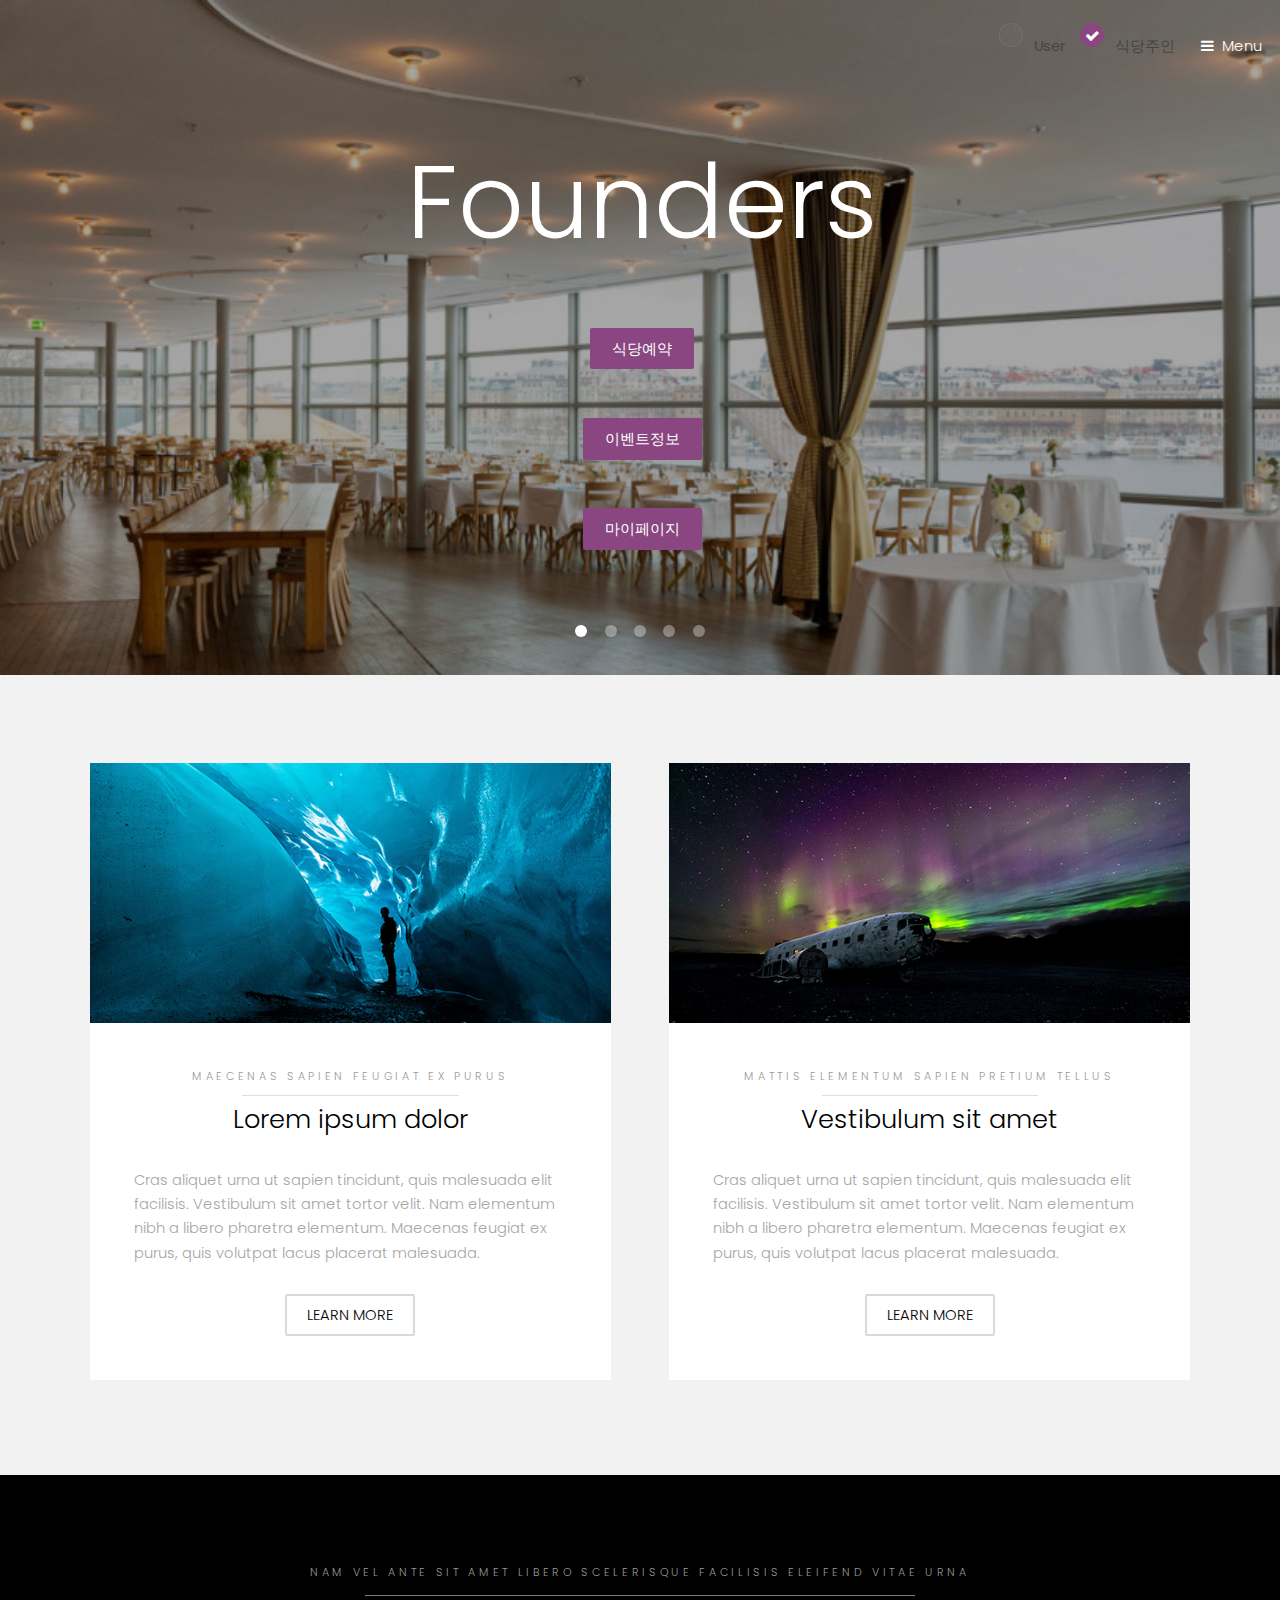
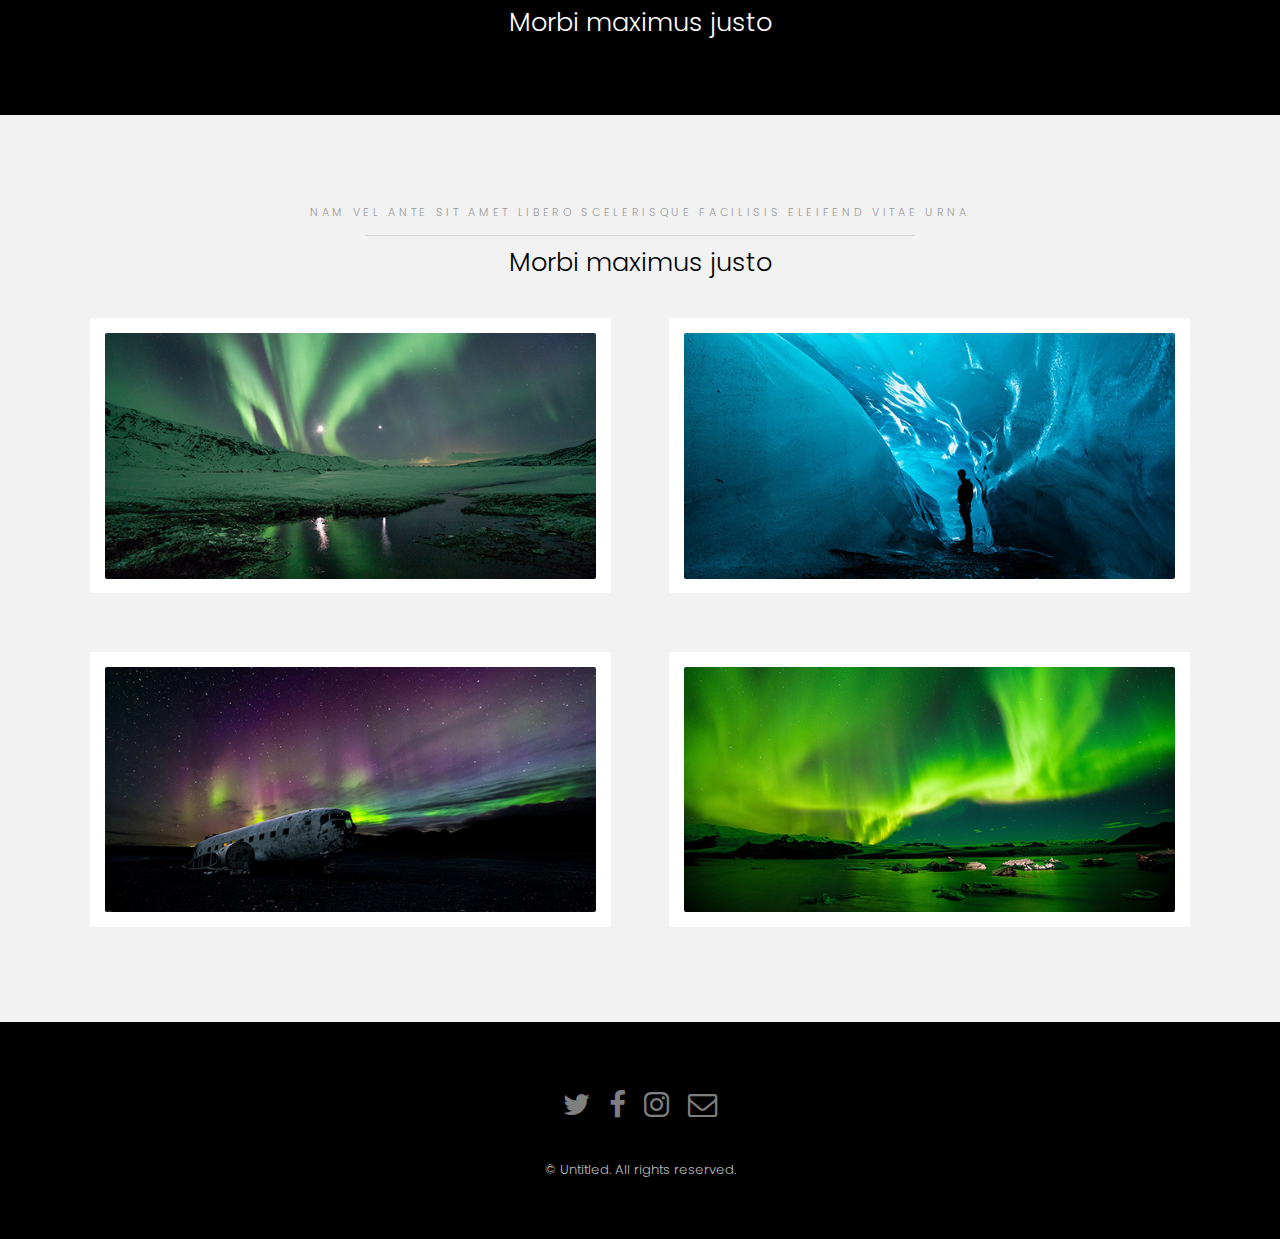
==== index.html @ ab9bf46e "main" ====
<!DOCTYPE HTML>
<!--
	Hielo by TEMPLATED
	templated.co @templatedco
	Released for free under the Creative Commons Attribution 3.0 license (templated.co/license)
-->
<html>
	<head>
		<title>Hielo by TEMPLATED</title>
		<meta charset="utf-8" />
		<meta name="viewport" content="width=device-width, initial-scale=1" />
		<link rel="stylesheet" href="assets/css/main.css" />
	</head>
	<body>

		<!-- Header -->
			<header id="header" class="alt">


					<input type="radio" id="user" name="priority" checked>
					<label for="user">User</label>
					<input type="radio" id="owner" name="priority" checked>
					<label for="owner">식당주인</label>



				<a href="#menu">Menu</a>
			</header>

		<!-- Nav -->
			<nav id="menu">
				<ul class="links">
					<li><a href="index.html">Home</a></li>
					<li><a href="reservation.html">식당예약</a></li>
					<li><a href="elements.html">이벤트정보</a></li>
					<li><a href="elements.html">마이페이지</a></li>
				</ul>
			</nav>

		<!-- Banner -->
			<section class="banner full">
				<article>
					<img src="images/slide01.jpg" alt="" />
					<div class="inner">
						<h2>Founders</h2>
						<br></br>
						<div>
							<a href="http://tutorialzine.com/2016/06/freebie-landing-page-template-with-flexbox/" class="button special"> 식당예약 </a>
						</div>
						<br></br>
						<div>
							<a href="http://tutorialzine.com/2016/06/freebie-landing-page-template-with-flexbox/" class="button special">이벤트정보</a>
						</div>
						<br></br>
						<div>
							<a href="http://tutorialzine.com/2016/06/freebie-landing-page-template-with-flexbox/" class="button special">마이페이지</a>
						</div>
					</div>
				</article>
				<article>
					<img src="images/slide02.jpg" alt="" />
					<div class="inner">
						<h2>Founders</h2>
						<br></br>
						<div>
							<a href="http://tutorialzine.com/2016/06/freebie-landing-page-template-with-flexbox/" class="button special"> 식당예약 </a>
						</div>
						<br></br>
						<div>
							<a href="http://tutorialzine.com/2016/06/freebie-landing-page-template-with-flexbox/" class="button special">이벤트정보</a>
						</div>
						<br></br>
						<div>
							<a href="http://tutorialzine.com/2016/06/freebie-landing-page-template-with-flexbox/" class="button special">마이페이지</a>
						</div>
					</div>
				</article>
				<article>
					<img src="images/slide03.jpg"  alt="" />
					<div class="inner">
						<h2>Founders</h2>
						<br></br>
						<div>
							<a href="http://tutorialzine.com/2016/06/freebie-landing-page-template-with-flexbox/" class="button special"> 식당예약 </a>
						</div>
						<br></br>
						<div>
							<a href="http://tutorialzine.com/2016/06/freebie-landing-page-template-with-flexbox/" class="button special">이벤트정보</a>
						</div>
						<br></br>
						<div>
							<a href="http://tutorialzine.com/2016/06/freebie-landing-page-template-with-flexbox/" class="button special">마이페이지</a>
						</div>
					</div>
				</article>
				<article>
					<img src="images/slide04.jpg"  alt="" />
					<div class="inner">
						<div>
							<a href="http://tutorialzine.com/2016/06/freebie-landing-page-template-with-flexbox/" class="button special"> 식당예약 </a>
						</div>
						<br></br>
						<div>
							<a href="http://tutorialzine.com/2016/06/freebie-landing-page-template-with-flexbox/" class="button special">이벤트정보</a>
						</div>
					</div>
				</article>
				<article>
					<img src="images/slide05.jpg"  alt="" />
					<div class="inner">
						<header>
							<p>Ipsum dolor sed magna veroeros lorem ipsum</p>
							<h2>Lorem adipiscing</h2>
						</header>
					</div>
				</article>
			</section>

		<!-- One -->
			<section id="one" class="wrapper style2">
				<div class="inner">
					<div class="grid-style">

						<div>
							<div class="box">
								<div class="image fit">
									<img src="images/pic02.jpg" alt="" />
								</div>
								<div class="content">
									<header class="align-center">
										<p>maecenas sapien feugiat ex purus</p>
										<h2>Lorem ipsum dolor</h2>
									</header>
									<p> Cras aliquet urna ut sapien tincidunt, quis malesuada elit facilisis. Vestibulum sit amet tortor velit. Nam elementum nibh a libero pharetra elementum. Maecenas feugiat ex purus, quis volutpat lacus placerat malesuada.</p>
									<footer class="align-center">
										<a href="#" class="button alt">Learn More</a>
									</footer>
								</div>
							</div>
						</div>

						<div>
							<div class="box">
								<div class="image fit">
									<img src="images/pic03.jpg" alt="" />
								</div>
								<div class="content">
									<header class="align-center">
										<p>mattis elementum sapien pretium tellus</p>
										<h2>Vestibulum sit amet</h2>
									</header>
									<p> Cras aliquet urna ut sapien tincidunt, quis malesuada elit facilisis. Vestibulum sit amet tortor velit. Nam elementum nibh a libero pharetra elementum. Maecenas feugiat ex purus, quis volutpat lacus placerat malesuada.</p>
									<footer class="align-center">
										<a href="#" class="button alt">Learn More</a>
									</footer>
								</div>
							</div>
						</div>

					</div>
				</div>
			</section>

		<!-- Two -->
			<section id="two" class="wrapper style3">
				<div class="inner">
					<header class="align-center">
						<p>Nam vel ante sit amet libero scelerisque facilisis eleifend vitae urna</p>
						<h2>Morbi maximus justo</h2>
					</header>
				</div>
			</section>

		<!-- Three -->
			<section id="three" class="wrapper style2">
				<div class="inner">
					<header class="align-center">
						<p class="special">Nam vel ante sit amet libero scelerisque facilisis eleifend vitae urna</p>
						<h2>Morbi maximus justo</h2>
					</header>
					<div class="gallery">
						<div>
							<div class="image fit">
								<a href="#"><img src="images/pic01.jpg" alt="" /></a>
							</div>
						</div>
						<div>
							<div class="image fit">
								<a href="#"><img src="images/pic02.jpg" alt="" /></a>
							</div>
						</div>
						<div>
							<div class="image fit">
								<a href="#"><img src="images/pic03.jpg" alt="" /></a>
							</div>
						</div>
						<div>
							<div class="image fit">
								<a href="#"><img src="images/pic04.jpg" alt="" /></a>
							</div>
						</div>
					</div>
				</div>
			</section>


		<!-- Footer -->
			<footer id="footer">
				<div class="container">
					<ul class="icons">
						<li><a href="#" class="icon fa-twitter"><span class="label">Twitter</span></a></li>
						<li><a href="#" class="icon fa-facebook"><span class="label">Facebook</span></a></li>
						<li><a href="#" class="icon fa-instagram"><span class="label">Instagram</span></a></li>
						<li><a href="#" class="icon fa-envelope-o"><span class="label">Email</span></a></li>
					</ul>
				</div>
				<div class="copyright">
					&copy; Untitled. All rights reserved.
				</div>
			</footer>

		<!-- Scripts -->
			<script src="assets/js/jquery.min.js"></script>
			<script src="assets/js/jquery.scrollex.min.js"></script>
			<script src="assets/js/skel.min.js"></script>
			<script src="assets/js/util.js"></script>
			<script src="assets/js/main.js"></script>

	</body>
</html>
---- assets/css/main.css ----
@charset "UTF-8";
@import url(font-awesome.min.css);
@import url("https://fonts.googleapis.com/css?family=Poppins:300,400,500,600,700");

/*
	Hielo by TEMPLATED
	templated.co @templatedco
	Released for free under the Creative Commons Attribution 3.0 license (templated.co/license)
*/

/* Reset */

	html, body, div, span, applet, object, iframe, h1, h2, h3, h4, h5, h6, p, blockquote, pre, a, abbr, acronym, address, big, cite, code, del, dfn, em, img, ins, kbd, q, s, samp, small, strike, strong, sub, sup, tt, var, b, u, i, center, dl, dt, dd, ol, ul, li, fieldset, form, label, legend, table, caption, tbody, tfoot, thead, tr, th, td, article, aside, canvas, details, embed, figure, figcaption, footer, header, hgroup, menu, nav, output, ruby, section, summary, time, mark, audio, video {
		margin: 0;
		padding: 0;
		border: 0;
		font-size: 100%;
		font: inherit;
		vertical-align: baseline;
	}

	article, aside, details, figcaption, figure, footer, header, hgroup, menu, nav, section {
		display: block;
	}

	body {
		line-height: 1;
	}

	ol, ul {
		list-style: none;
	}

	blockquote, q {
		quotes: none;
	}

	blockquote:before, blockquote:after, q:before, q:after {
		content: '';
		content: none;
	}

	table {
		border-collapse: collapse;
		border-spacing: 0;
	}

	body {
		-webkit-text-size-adjust: none;
	}

/* Box Model */

	*, *:before, *:after {
		-moz-box-sizing: border-box;
		-webkit-box-sizing: border-box;
		box-sizing: border-box;
	}

/* Containers */

	.container {
		margin-left: auto;
		margin-right: auto;
	}

	.container.\31 25\25 {
		width: 100%;
		max-width: 100rem;
		min-width: 80rem;
	}

	.container.\37 5\25 {
		width: 60rem;
	}

	.container.\35 0\25 {
		width: 40rem;
	}

	.container.\32 5\25 {
		width: 20rem;
	}

	.container {
		width: 80rem;
	}

	@media screen and (max-width: 1680px) {

		.container.\31 25\25 {
			width: 100%;
			max-width: 100rem;
			min-width: 80rem;
		}

		.container.\37 5\25 {
			width: 60rem;
		}

		.container.\35 0\25 {
			width: 40rem;
		}

		.container.\32 5\25 {
			width: 20rem;
		}

		.container {
			width: 80rem;
		}

	}

	@media screen and (max-width: 1280px) {

		.container.\31 25\25 {
			width: 100%;
			max-width: 81.25rem;
			min-width: 65rem;
		}

		.container.\37 5\25 {
			width: 48.75rem;
		}

		.container.\35 0\25 {
			width: 32.5rem;
		}

		.container.\32 5\25 {
			width: 16.25rem;
		}

		.container {
			width: 65rem;
		}

	}

	@media screen and (max-width: 980px) {

		.container.\31 25\25 {
			width: 100%;
			max-width: 112.5%;
			min-width: 90%;
		}

		.container.\37 5\25 {
			width: 67.5%;
		}

		.container.\35 0\25 {
			width: 45%;
		}

		.container.\32 5\25 {
			width: 22.5%;
		}

		.container {
			width: 90%;
		}

	}

	@media screen and (max-width: 736px) {

		.container.\31 25\25 {
			width: 100%;
			max-width: 112.5%;
			min-width: 90%;
		}

		.container.\37 5\25 {
			width: 67.5%;
		}

		.container.\35 0\25 {
			width: 45%;
		}

		.container.\32 5\25 {
			width: 22.5%;
		}

		.container {
			width: 90% !important;
		}

	}

	@media screen and (max-width: 480px) {

		.container.\31 25\25 {
			width: 100%;
			max-width: 112.5%;
			min-width: 90%;
		}

		.container.\37 5\25 {
			width: 67.5%;
		}

		.container.\35 0\25 {
			width: 45%;
		}

		.container.\32 5\25 {
			width: 22.5%;
		}

		.container {
			width: 90% !important;
		}

	}

/* Grid */

	.row {
		border-bottom: solid 1px transparent;
		-moz-box-sizing: border-box;
		-webkit-box-sizing: border-box;
		box-sizing: border-box;
	}

	.row > * {
		float: left;
		-moz-box-sizing: border-box;
		-webkit-box-sizing: border-box;
		box-sizing: border-box;
	}

	.row:after, .row:before {
		content: '';
		display: block;
		clear: both;
		height: 0;
	}

	.row.uniform > * > :first-child {
		margin-top: 0;
	}

	.row.uniform > * > :last-child {
		margin-bottom: 0;
	}

	.row.\30 \25 > * {
		padding: 0 0 0 0rem;
	}

	.row.\30 \25 {
		margin: 0 0 -1px 0rem;
	}

	.row.uniform.\30 \25 > * {
		padding: 0rem 0 0 0rem;
	}

	.row.uniform.\30 \25 {
		margin: 0rem 0 -1px 0rem;
	}

	.row > * {
		padding: 0 0 0 2rem;
	}

	.row {
		margin: 0 0 -1px -2rem;
	}

	.row.uniform > * {
		padding: 2rem 0 0 2rem;
	}

	.row.uniform {
		margin: -2rem 0 -1px -2rem;
	}

	.row.\32 00\25 > * {
		padding: 0 0 0 4rem;
	}

	.row.\32 00\25 {
		margin: 0 0 -1px -4rem;
	}

	.row.uniform.\32 00\25 > * {
		padding: 4rem 0 0 4rem;
	}

	.row.uniform.\32 00\25 {
		margin: -4rem 0 -1px -4rem;
	}

	.row.\31 50\25 > * {
		padding: 0 0 0 3rem;
	}

	.row.\31 50\25 {
		margin: 0 0 -1px -3rem;
	}

	.row.uniform.\31 50\25 > * {
		padding: 3rem 0 0 3rem;
	}

	.row.uniform.\31 50\25 {
		margin: -3rem 0 -1px -3rem;
	}

	.row.\35 0\25 > * {
		padding: 0 0 0 1rem;
	}

	.row.\35 0\25 {
		margin: 0 0 -1px -1rem;
	}

	.row.uniform.\35 0\25 > * {
		padding: 1rem 0 0 1rem;
	}

	.row.uniform.\35 0\25 {
		margin: -1rem 0 -1px -1rem;
	}

	.row.\32 5\25 > * {
		padding: 0 0 0 0.5rem;
	}

	.row.\32 5\25 {
		margin: 0 0 -1px -0.5rem;
	}

	.row.uniform.\32 5\25 > * {
		padding: 0.5rem 0 0 0.5rem;
	}

	.row.uniform.\32 5\25 {
		margin: -0.5rem 0 -1px -0.5rem;
	}

	.\31 2u, .\31 2u\24 {
		width: 100%;
		clear: none;
		margin-left: 0;
	}

	.\31 1u, .\31 1u\24 {
		width: 91.6666666667%;
		clear: none;
		margin-left: 0;
	}

	.\31 0u, .\31 0u\24 {
		width: 83.3333333333%;
		clear: none;
		margin-left: 0;
	}

	.\39 u, .\39 u\24 {
		width: 75%;
		clear: none;
		margin-left: 0;
	}

	.\38 u, .\38 u\24 {
		width: 66.6666666667%;
		clear: none;
		margin-left: 0;
	}

	.\37 u, .\37 u\24 {
		width: 58.3333333333%;
		clear: none;
		margin-left: 0;
	}

	.\36 u, .\36 u\24 {
		width: 50%;
		clear: none;
		margin-left: 0;
	}

	.\35 u, .\35 u\24 {
		width: 41.6666666667%;
		clear: none;
		margin-left: 0;
	}

	.\34 u, .\34 u\24 {
		width: 33.3333333333%;
		clear: none;
		margin-left: 0;
	}

	.\33 u, .\33 u\24 {
		width: 25%;
		clear: none;
		margin-left: 0;
	}

	.\32 u, .\32 u\24 {
		width: 16.6666666667%;
		clear: none;
		margin-left: 0;
	}

	.\31 u, .\31 u\24 {
		width: 8.3333333333%;
		clear: none;
		margin-left: 0;
	}

	.\31 2u\24 + *,
	.\31 1u\24 + *,
	.\31 0u\24 + *,
	.\39 u\24 + *,
	.\38 u\24 + *,
	.\37 u\24 + *,
	.\36 u\24 + *,
	.\35 u\24 + *,
	.\34 u\24 + *,
	.\33 u\24 + *,
	.\32 u\24 + *,
	.\31 u\24 + * {
		clear: left;
	}

	.\-11u {
		margin-left: 91.66667%;
	}

	.\-10u {
		margin-left: 83.33333%;
	}

	.\-9u {
		margin-left: 75%;
	}

	.\-8u {
		margin-left: 66.66667%;
	}

	.\-7u {
		margin-left: 58.33333%;
	}

	.\-6u {
		margin-left: 50%;
	}

	.\-5u {
		margin-left: 41.66667%;
	}

	.\-4u {
		margin-left: 33.33333%;
	}

	.\-3u {
		margin-left: 25%;
	}

	.\-2u {
		margin-left: 16.66667%;
	}

	.\-1u {
		margin-left: 8.33333%;
	}

	@media screen and (max-width: 1680px) {

		.row > * {
			padding: 0 0 0 2rem;
		}

		.row {
			margin: 0 0 -1px -2rem;
		}

		.row.uniform > * {
			padding: 2rem 0 0 2rem;
		}

		.row.uniform {
			margin: -2rem 0 -1px -2rem;
		}

		.row.\32 00\25 > * {
			padding: 0 0 0 4rem;
		}

		.row.\32 00\25 {
			margin: 0 0 -1px -4rem;
		}

		.row.uniform.\32 00\25 > * {
			padding: 4rem 0 0 4rem;
		}

		.row.uniform.\32 00\25 {
			margin: -4rem 0 -1px -4rem;
		}

		.row.\31 50\25 > * {
			padding: 0 0 0 3rem;
		}

		.row.\31 50\25 {
			margin: 0 0 -1px -3rem;
		}

		.row.uniform.\31 50\25 > * {
			padding: 3rem 0 0 3rem;
		}

		.row.uniform.\31 50\25 {
			margin: -3rem 0 -1px -3rem;
		}

		.row.\35 0\25 > * {
			padding: 0 0 0 1rem;
		}

		.row.\35 0\25 {
			margin: 0 0 -1px -1rem;
		}

		.row.uniform.\35 0\25 > * {
			padding: 1rem 0 0 1rem;
		}

		.row.uniform.\35 0\25 {
			margin: -1rem 0 -1px -1rem;
		}

		.row.\32 5\25 > * {
			padding: 0 0 0 0.5rem;
		}

		.row.\32 5\25 {
			margin: 0 0 -1px -0.5rem;
		}

		.row.uniform.\32 5\25 > * {
			padding: 0.5rem 0 0 0.5rem;
		}

		.row.uniform.\32 5\25 {
			margin: -0.5rem 0 -1px -0.5rem;
		}

		.\31 2u\28xlarge\29, .\31 2u\24\28xlarge\29 {
			width: 100%;
			clear: none;
			margin-left: 0;
		}

		.\31 1u\28xlarge\29, .\31 1u\24\28xlarge\29 {
			width: 91.6666666667%;
			clear: none;
			margin-left: 0;
		}

		.\31 0u\28xlarge\29, .\31 0u\24\28xlarge\29 {
			width: 83.3333333333%;
			clear: none;
			margin-left: 0;
		}

		.\39 u\28xlarge\29, .\39 u\24\28xlarge\29 {
			width: 75%;
			clear: none;
			margin-left: 0;
		}

		.\38 u\28xlarge\29, .\38 u\24\28xlarge\29 {
			width: 66.6666666667%;
			clear: none;
			margin-left: 0;
		}

		.\37 u\28xlarge\29, .\37 u\24\28xlarge\29 {
			width: 58.3333333333%;
			clear: none;
			margin-left: 0;
		}

		.\36 u\28xlarge\29, .\36 u\24\28xlarge\29 {
			width: 50%;
			clear: none;
			margin-left: 0;
		}

		.\35 u\28xlarge\29, .\35 u\24\28xlarge\29 {
			width: 41.6666666667%;
			clear: none;
			margin-left: 0;
		}

		.\34 u\28xlarge\29, .\34 u\24\28xlarge\29 {
			width: 33.3333333333%;
			clear: none;
			margin-left: 0;
		}

		.\33 u\28xlarge\29, .\33 u\24\28xlarge\29 {
			width: 25%;
			clear: none;
			margin-left: 0;
		}

		.\32 u\28xlarge\29, .\32 u\24\28xlarge\29 {
			width: 16.6666666667%;
			clear: none;
			margin-left: 0;
		}

		.\31 u\28xlarge\29, .\31 u\24\28xlarge\29 {
			width: 8.3333333333%;
			clear: none;
			margin-left: 0;
		}

		.\31 2u\24\28xlarge\29 + *,
		.\31 1u\24\28xlarge\29 + *,
		.\31 0u\24\28xlarge\29 + *,
		.\39 u\24\28xlarge\29 + *,
		.\38 u\24\28xlarge\29 + *,
		.\37 u\24\28xlarge\29 + *,
		.\36 u\24\28xlarge\29 + *,
		.\35 u\24\28xlarge\29 + *,
		.\34 u\24\28xlarge\29 + *,
		.\33 u\24\28xlarge\29 + *,
		.\32 u\24\28xlarge\29 + *,
		.\31 u\24\28xlarge\29 + * {
			clear: left;
		}

		.\-11u\28xlarge\29 {
			margin-left: 91.66667%;
		}

		.\-10u\28xlarge\29 {
			margin-left: 83.33333%;
		}

		.\-9u\28xlarge\29 {
			margin-left: 75%;
		}

		.\-8u\28xlarge\29 {
			margin-left: 66.66667%;
		}

		.\-7u\28xlarge\29 {
			margin-left: 58.33333%;
		}

		.\-6u\28xlarge\29 {
			margin-left: 50%;
		}

		.\-5u\28xlarge\29 {
			margin-left: 41.66667%;
		}

		.\-4u\28xlarge\29 {
			margin-left: 33.33333%;
		}

		.\-3u\28xlarge\29 {
			margin-left: 25%;
		}

		.\-2u\28xlarge\29 {
			margin-left: 16.66667%;
		}

		.\-1u\28xlarge\29 {
			margin-left: 8.33333%;
		}

	}

	@media screen and (max-width: 1280px) {

		.row > * {
			padding: 0 0 0 1.5rem;
		}

		.row {
			margin: 0 0 -1px -1.5rem;
		}

		.row.uniform > * {
			padding: 1.5rem 0 0 1.5rem;
		}

		.row.uniform {
			margin: -1.5rem 0 -1px -1.5rem;
		}

		.row.\32 00\25 > * {
			padding: 0 0 0 3rem;
		}

		.row.\32 00\25 {
			margin: 0 0 -1px -3rem;
		}

		.row.uniform.\32 00\25 > * {
			padding: 3rem 0 0 3rem;
		}

		.row.uniform.\32 00\25 {
			margin: -3rem 0 -1px -3rem;
		}

		.row.\31 50\25 > * {
			padding: 0 0 0 2.25rem;
		}

		.row.\31 50\25 {
			margin: 0 0 -1px -2.25rem;
		}

		.row.uniform.\31 50\25 > * {
			padding: 2.25rem 0 0 2.25rem;
		}

		.row.uniform.\31 50\25 {
			margin: -2.25rem 0 -1px -2.25rem;
		}

		.row.\35 0\25 > * {
			padding: 0 0 0 0.75rem;
		}

		.row.\35 0\25 {
			margin: 0 0 -1px -0.75rem;
		}

		.row.uniform.\35 0\25 > * {
			padding: 0.75rem 0 0 0.75rem;
		}

		.row.uniform.\35 0\25 {
			margin: -0.75rem 0 -1px -0.75rem;
		}

		.row.\32 5\25 > * {
			padding: 0 0 0 0.375rem;
		}

		.row.\32 5\25 {
			margin: 0 0 -1px -0.375rem;
		}

		.row.uniform.\32 5\25 > * {
			padding: 0.375rem 0 0 0.375rem;
		}

		.row.uniform.\32 5\25 {
			margin: -0.375rem 0 -1px -0.375rem;
		}

		.\31 2u\28large\29, .\31 2u\24\28large\29 {
			width: 100%;
			clear: none;
			margin-left: 0;
		}

		.\31 1u\28large\29, .\31 1u\24\28large\29 {
			width: 91.6666666667%;
			clear: none;
			margin-left: 0;
		}

		.\31 0u\28large\29, .\31 0u\24\28large\29 {
			width: 83.3333333333%;
			clear: none;
			margin-left: 0;
		}

		.\39 u\28large\29, .\39 u\24\28large\29 {
			width: 75%;
			clear: none;
			margin-left: 0;
		}

		.\38 u\28large\29, .\38 u\24\28large\29 {
			width: 66.6666666667%;
			clear: none;
			margin-left: 0;
		}

		.\37 u\28large\29, .\37 u\24\28large\29 {
			width: 58.3333333333%;
			clear: none;
			margin-left: 0;
		}

		.\36 u\28large\29, .\36 u\24\28large\29 {
			width: 50%;
			clear: none;
			margin-left: 0;
		}

		.\35 u\28large\29, .\35 u\24\28large\29 {
			width: 41.6666666667%;
			clear: none;
			margin-left: 0;
		}

		.\34 u\28large\29, .\34 u\24\28large\29 {
			width: 33.3333333333%;
			clear: none;
			margin-left: 0;
		}

		.\33 u\28large\29, .\33 u\24\28large\29 {
			width: 25%;
			clear: none;
			margin-left: 0;
		}

		.\32 u\28large\29, .\32 u\24\28large\29 {
			width: 16.6666666667%;
			clear: none;
			margin-left: 0;
		}

		.\31 u\28large\29, .\31 u\24\28large\29 {
			width: 8.3333333333%;
			clear: none;
			margin-left: 0;
		}

		.\31 2u\24\28large\29 + *,
		.\31 1u\24\28large\29 + *,
		.\31 0u\24\28large\29 + *,
		.\39 u\24\28large\29 + *,
		.\38 u\24\28large\29 + *,
		.\37 u\24\28large\29 + *,
		.\36 u\24\28large\29 + *,
		.\35 u\24\28large\29 + *,
		.\34 u\24\28large\29 + *,
		.\33 u\24\28large\29 + *,
		.\32 u\24\28large\29 + *,
		.\31 u\24\28large\29 + * {
			clear: left;
		}

		.\-11u\28large\29 {
			margin-left: 91.66667%;
		}

		.\-10u\28large\29 {
			margin-left: 83.33333%;
		}

		.\-9u\28large\29 {
			margin-left: 75%;
		}

		.\-8u\28large\29 {
			margin-left: 66.66667%;
		}

		.\-7u\28large\29 {
			margin-left: 58.33333%;
		}

		.\-6u\28large\29 {
			margin-left: 50%;
		}

		.\-5u\28large\29 {
			margin-left: 41.66667%;
		}

		.\-4u\28large\29 {
			margin-left: 33.33333%;
		}

		.\-3u\28large\29 {
			margin-left: 25%;
		}

		.\-2u\28large\29 {
			margin-left: 16.66667%;
		}

		.\-1u\28large\29 {
			margin-left: 8.33333%;
		}

	}

	@media screen and (max-width: 980px) {

		.row > * {
			padding: 0 0 0 1.5rem;
		}

		.row {
			margin: 0 0 -1px -1.5rem;
		}

		.row.uniform > * {
			padding: 1.5rem 0 0 1.5rem;
		}

		.row.uniform {
			margin: -1.5rem 0 -1px -1.5rem;
		}

		.row.\32 00\25 > * {
			padding: 0 0 0 3rem;
		}

		.row.\32 00\25 {
			margin: 0 0 -1px -3rem;
		}

		.row.uniform.\32 00\25 > * {
			padding: 3rem 0 0 3rem;
		}

		.row.uniform.\32 00\25 {
			margin: -3rem 0 -1px -3rem;
		}

		.row.\31 50\25 > * {
			padding: 0 0 0 2.25rem;
		}

		.row.\31 50\25 {
			margin: 0 0 -1px -2.25rem;
		}

		.row.uniform.\31 50\25 > * {
			padding: 2.25rem 0 0 2.25rem;
		}

		.row.uniform.\31 50\25 {
			margin: -2.25rem 0 -1px -2.25rem;
		}

		.row.\35 0\25 > * {
			padding: 0 0 0 0.75rem;
		}

		.row.\35 0\25 {
			margin: 0 0 -1px -0.75rem;
		}

		.row.uniform.\35 0\25 > * {
			padding: 0.75rem 0 0 0.75rem;
		}

		.row.uniform.\35 0\25 {
			margin: -0.75rem 0 -1px -0.75rem;
		}

		.row.\32 5\25 > * {
			padding: 0 0 0 0.375rem;
		}

		.row.\32 5\25 {
			margin: 0 0 -1px -0.375rem;
		}

		.row.uniform.\32 5\25 > * {
			padding: 0.375rem 0 0 0.375rem;
		}

		.row.uniform.\32 5\25 {
			margin: -0.375rem 0 -1px -0.375rem;
		}

		.\31 2u\28medium\29, .\31 2u\24\28medium\29 {
			width: 100%;
			clear: none;
			margin-left: 0;
		}

		.\31 1u\28medium\29, .\31 1u\24\28medium\29 {
			width: 91.6666666667%;
			clear: none;
			margin-left: 0;
		}

		.\31 0u\28medium\29, .\31 0u\24\28medium\29 {
			width: 83.3333333333%;
			clear: none;
			margin-left: 0;
		}

		.\39 u\28medium\29, .\39 u\24\28medium\29 {
			width: 75%;
			clear: none;
			margin-left: 0;
		}

		.\38 u\28medium\29, .\38 u\24\28medium\29 {
			width: 66.6666666667%;
			clear: none;
			margin-left: 0;
		}

		.\37 u\28medium\29, .\37 u\24\28medium\29 {
			width: 58.3333333333%;
			clear: none;
			margin-left: 0;
		}

		.\36 u\28medium\29, .\36 u\24\28medium\29 {
			width: 50%;
			clear: none;
			margin-left: 0;
		}

		.\35 u\28medium\29, .\35 u\24\28medium\29 {
			width: 41.6666666667%;
			clear: none;
			margin-left: 0;
		}

		.\34 u\28medium\29, .\34 u\24\28medium\29 {
			width: 33.3333333333%;
			clear: none;
			margin-left: 0;
		}

		.\33 u\28medium\29, .\33 u\24\28medium\29 {
			width: 25%;
			clear: none;
			margin-left: 0;
		}

		.\32 u\28medium\29, .\32 u\24\28medium\29 {
			width: 16.6666666667%;
			clear: none;
			margin-left: 0;
		}

		.\31 u\28medium\29, .\31 u\24\28medium\29 {
			width: 8.3333333333%;
			clear: none;
			margin-left: 0;
		}

		.\31 2u\24\28medium\29 + *,
		.\31 1u\24\28medium\29 + *,
		.\31 0u\24\28medium\29 + *,
		.\39 u\24\28medium\29 + *,
		.\38 u\24\28medium\29 + *,
		.\37 u\24\28medium\29 + *,
		.\36 u\24\28medium\29 + *,
		.\35 u\24\28medium\29 + *,
		.\34 u\24\28medium\29 + *,
		.\33 u\24\28medium\29 + *,
		.\32 u\24\28medium\29 + *,
		.\31 u\24\28medium\29 + * {
			clear: left;
		}

		.\-11u\28medium\29 {
			margin-left: 91.66667%;
		}

		.\-10u\28medium\29 {
			margin-left: 83.33333%;
		}

		.\-9u\28medium\29 {
			margin-left: 75%;
		}

		.\-8u\28medium\29 {
			margin-left: 66.66667%;
		}

		.\-7u\28medium\29 {
			margin-left: 58.33333%;
		}

		.\-6u\28medium\29 {
			margin-left: 50%;
		}

		.\-5u\28medium\29 {
			margin-left: 41.66667%;
		}

		.\-4u\28medium\29 {
			margin-left: 33.33333%;
		}

		.\-3u\28medium\29 {
			margin-left: 25%;
		}

		.\-2u\28medium\29 {
			margin-left: 16.66667%;
		}

		.\-1u\28medium\29 {
			margin-left: 8.33333%;
		}

	}

	@media screen and (max-width: 736px) {

		.row > * {
			padding: 0 0 0 1.25rem;
		}

		.row {
			margin: 0 0 -1px -1.25rem;
		}

		.row.uniform > * {
			padding: 1.25rem 0 0 1.25rem;
		}

		.row.uniform {
			margin: -1.25rem 0 -1px -1.25rem;
		}

		.row.\32 00\25 > * {
			padding: 0 0 0 2.5rem;
		}

		.row.\32 00\25 {
			margin: 0 0 -1px -2.5rem;
		}

		.row.uniform.\32 00\25 > * {
			padding: 2.5rem 0 0 2.5rem;
		}

		.row.uniform.\32 00\25 {
			margin: -2.5rem 0 -1px -2.5rem;
		}

		.row.\31 50\25 > * {
			padding: 0 0 0 1.875rem;
		}

		.row.\31 50\25 {
			margin: 0 0 -1px -1.875rem;
		}

		.row.uniform.\31 50\25 > * {
			padding: 1.875rem 0 0 1.875rem;
		}

		.row.uniform.\31 50\25 {
			margin: -1.875rem 0 -1px -1.875rem;
		}

		.row.\35 0\25 > * {
			padding: 0 0 0 0.625rem;
		}

		.row.\35 0\25 {
			margin: 0 0 -1px -0.625rem;
		}

		.row.uniform.\35 0\25 > * {
			padding: 0.625rem 0 0 0.625rem;
		}

		.row.uniform.\35 0\25 {
			margin: -0.625rem 0 -1px -0.625rem;
		}

		.row.\32 5\25 > * {
			padding: 0 0 0 0.3125rem;
		}

		.row.\32 5\25 {
			margin: 0 0 -1px -0.3125rem;
		}

		.row.uniform.\32 5\25 > * {
			padding: 0.3125rem 0 0 0.3125rem;
		}

		.row.uniform.\32 5\25 {
			margin: -0.3125rem 0 -1px -0.3125rem;
		}

		.\31 2u\28small\29, .\31 2u\24\28small\29 {
			width: 100%;
			clear: none;
			margin-left: 0;
		}

		.\31 1u\28small\29, .\31 1u\24\28small\29 {
			width: 91.6666666667%;
			clear: none;
			margin-left: 0;
		}

		.\31 0u\28small\29, .\31 0u\24\28small\29 {
			width: 83.3333333333%;
			clear: none;
			margin-left: 0;
		}

		.\39 u\28small\29, .\39 u\24\28small\29 {
			width: 75%;
			clear: none;
			margin-left: 0;
		}

		.\38 u\28small\29, .\38 u\24\28small\29 {
			width: 66.6666666667%;
			clear: none;
			margin-left: 0;
		}

		.\37 u\28small\29, .\37 u\24\28small\29 {
			width: 58.3333333333%;
			clear: none;
			margin-left: 0;
		}

		.\36 u\28small\29, .\36 u\24\28small\29 {
			width: 50%;
			clear: none;
			margin-left: 0;
		}

		.\35 u\28small\29, .\35 u\24\28small\29 {
			width: 41.6666666667%;
			clear: none;
			margin-left: 0;
		}

		.\34 u\28small\29, .\34 u\24\28small\29 {
			width: 33.3333333333%;
			clear: none;
			margin-left: 0;
		}

		.\33 u\28small\29, .\33 u\24\28small\29 {
			width: 25%;
			clear: none;
			margin-left: 0;
		}

		.\32 u\28small\29, .\32 u\24\28small\29 {
			width: 16.6666666667%;
			clear: none;
			margin-left: 0;
		}

		.\31 u\28small\29, .\31 u\24\28small\29 {
			width: 8.3333333333%;
			clear: none;
			margin-left: 0;
		}

		.\31 2u\24\28small\29 + *,
		.\31 1u\24\28small\29 + *,
		.\31 0u\24\28small\29 + *,
		.\39 u\24\28small\29 + *,
		.\38 u\24\28small\29 + *,
		.\37 u\24\28small\29 + *,
		.\36 u\24\28small\29 + *,
		.\35 u\24\28small\29 + *,
		.\34 u\24\28small\29 + *,
		.\33 u\24\28small\29 + *,
		.\32 u\24\28small\29 + *,
		.\31 u\24\28small\29 + * {
			clear: left;
		}

		.\-11u\28small\29 {
			margin-left: 91.66667%;
		}

		.\-10u\28small\29 {
			margin-left: 83.33333%;
		}

		.\-9u\28small\29 {
			margin-left: 75%;
		}

		.\-8u\28small\29 {
			margin-left: 66.66667%;
		}

		.\-7u\28small\29 {
			margin-left: 58.33333%;
		}

		.\-6u\28small\29 {
			margin-left: 50%;
		}

		.\-5u\28small\29 {
			margin-left: 41.66667%;
		}

		.\-4u\28small\29 {
			margin-left: 33.33333%;
		}

		.\-3u\28small\29 {
			margin-left: 25%;
		}

		.\-2u\28small\29 {
			margin-left: 16.66667%;
		}

		.\-1u\28small\29 {
			margin-left: 8.33333%;
		}

	}

	@media screen and (max-width: 480px) {

		.row > * {
			padding: 0 0 0 1.25rem;
		}

		.row {
			margin: 0 0 -1px -1.25rem;
		}

		.row.uniform > * {
			padding: 1.25rem 0 0 1.25rem;
		}

		.row.uniform {
			margin: -1.25rem 0 -1px -1.25rem;
		}

		.row.\32 00\25 > * {
			padding: 0 0 0 2.5rem;
		}

		.row.\32 00\25 {
			margin: 0 0 -1px -2.5rem;
		}

		.row.uniform.\32 00\25 > * {
			padding: 2.5rem 0 0 2.5rem;
		}

		.row.uniform.\32 00\25 {
			margin: -2.5rem 0 -1px -2.5rem;
		}

		.row.\31 50\25 > * {
			padding: 0 0 0 1.875rem;
		}

		.row.\31 50\25 {
			margin: 0 0 -1px -1.875rem;
		}

		.row.uniform.\31 50\25 > * {
			padding: 1.875rem 0 0 1.875rem;
		}

		.row.uniform.\31 50\25 {
			margin: -1.875rem 0 -1px -1.875rem;
		}

		.row.\35 0\25 > * {
			padding: 0 0 0 0.625rem;
		}

		.row.\35 0\25 {
			margin: 0 0 -1px -0.625rem;
		}

		.row.uniform.\35 0\25 > * {
			padding: 0.625rem 0 0 0.625rem;
		}

		.row.uniform.\35 0\25 {
			margin: -0.625rem 0 -1px -0.625rem;
		}

		.row.\32 5\25 > * {
			padding: 0 0 0 0.3125rem;
		}

		.row.\32 5\25 {
			margin: 0 0 -1px -0.3125rem;
		}

		.row.uniform.\32 5\25 > * {
			padding: 0.3125rem 0 0 0.3125rem;
		}

		.row.uniform.\32 5\25 {
			margin: -0.3125rem 0 -1px -0.3125rem;
		}

		.\31 2u\28xsmall\29, .\31 2u\24\28xsmall\29 {
			width: 100%;
			clear: none;
			margin-left: 0;
		}

		.\31 1u\28xsmall\29, .\31 1u\24\28xsmall\29 {
			width: 91.6666666667%;
			clear: none;
			margin-left: 0;
		}

		.\31 0u\28xsmall\29, .\31 0u\24\28xsmall\29 {
			width: 83.3333333333%;
			clear: none;
			margin-left: 0;
		}

		.\39 u\28xsmall\29, .\39 u\24\28xsmall\29 {
			width: 75%;
			clear: none;
			margin-left: 0;
		}

		.\38 u\28xsmall\29, .\38 u\24\28xsmall\29 {
			width: 66.6666666667%;
			clear: none;
			margin-left: 0;
		}

		.\37 u\28xsmall\29, .\37 u\24\28xsmall\29 {
			width: 58.3333333333%;
			clear: none;
			margin-left: 0;
		}

		.\36 u\28xsmall\29, .\36 u\24\28xsmall\29 {
			width: 50%;
			clear: none;
			margin-left: 0;
		}

		.\35 u\28xsmall\29, .\35 u\24\28xsmall\29 {
			width: 41.6666666667%;
			clear: none;
			margin-left: 0;
		}

		.\34 u\28xsmall\29, .\34 u\24\28xsmall\29 {
			width: 33.3333333333%;
			clear: none;
			margin-left: 0;
		}

		.\33 u\28xsmall\29, .\33 u\24\28xsmall\29 {
			width: 25%;
			clear: none;
			margin-left: 0;
		}

		.\32 u\28xsmall\29, .\32 u\24\28xsmall\29 {
			width: 16.6666666667%;
			clear: none;
			margin-left: 0;
		}

		.\31 u\28xsmall\29, .\31 u\24\28xsmall\29 {
			width: 8.3333333333%;
			clear: none;
			margin-left: 0;
		}

		.\31 2u\24\28xsmall\29 + *,
		.\31 1u\24\28xsmall\29 + *,
		.\31 0u\24\28xsmall\29 + *,
		.\39 u\24\28xsmall\29 + *,
		.\38 u\24\28xsmall\29 + *,
		.\37 u\24\28xsmall\29 + *,
		.\36 u\24\28xsmall\29 + *,
		.\35 u\24\28xsmall\29 + *,
		.\34 u\24\28xsmall\29 + *,
		.\33 u\24\28xsmall\29 + *,
		.\32 u\24\28xsmall\29 + *,
		.\31 u\24\28xsmall\29 + * {
			clear: left;
		}

		.\-11u\28xsmall\29 {
			margin-left: 91.66667%;
		}

		.\-10u\28xsmall\29 {
			margin-left: 83.33333%;
		}

		.\-9u\28xsmall\29 {
			margin-left: 75%;
		}

		.\-8u\28xsmall\29 {
			margin-left: 66.66667%;
		}

		.\-7u\28xsmall\29 {
			margin-left: 58.33333%;
		}

		.\-6u\28xsmall\29 {
			margin-left: 50%;
		}

		.\-5u\28xsmall\29 {
			margin-left: 41.66667%;
		}

		.\-4u\28xsmall\29 {
			margin-left: 33.33333%;
		}

		.\-3u\28xsmall\29 {
			margin-left: 25%;
		}

		.\-2u\28xsmall\29 {
			margin-left: 16.66667%;
		}

		.\-1u\28xsmall\29 {
			margin-left: 8.33333%;
		}

	}

/* Basic */

	@-ms-viewport {
		width: device-width;
	}

	body {
		-ms-overflow-style: scrollbar;
	}

	@media screen and (max-width: 480px) {

		html, body {
			min-width: 320px;
		}

	}

	body {
		background: #fff;
	}

		body.is-loading *, body.is-loading *:before, body.is-loading *:after {
			-moz-animation: none !important;
			-webkit-animation: none !important;
			-ms-animation: none !important;
			animation: none !important;
			-moz-transition: none !important;
			-webkit-transition: none !important;
			-ms-transition: none !important;
			transition: none !important;
		}

/* Type */

	html {
		font-size: 13pt;
	}

		@media screen and (max-width: 1680px) {

			html {
				font-size: 11pt;
			}

		}

		@media screen and (max-width: 1280px) {

			html {
				font-size: 11pt;
			}

		}

		@media screen and (max-width: 980px) {

			html {
				font-size: 12pt;
			}

		}

		@media screen and (max-width: 736px) {

			html {
				font-size: 12pt;
			}

		}

		@media screen and (max-width: 480px) {

			html {
				font-size: 12pt;
			}

		}

	body {
		background-color: #fff;
		color: #444;
	}

	body, input, select, textarea {
		font-family: "Poppins", sans-serif;
		font-weight: 300;
		font-size: 1rem;
		line-height: 1.65;
	}

	a {
		text-decoration: underline;
	}

		a:hover {
			text-decoration: none;
		}

	strong, b {
		font-weight: 600;
	}

	em, i {
		font-style: italic;
	}

	p {
		margin: 0 0 2rem 0;
	}

		p.special {
			text-transform: uppercase;
			font-size: .75rem;
			font-weight: 300;
			margin: 0 0 .5rem 0;
			padding: 0 0 1rem 0;
			letter-spacing: .25rem;
		}

			p.special:after {
				content: '';
				position: absolute;
				margin: auto;
				right: 0;
				bottom: 0;
				left: 0;
				width: 50%;
				height: 1px;
				background-color: rgba(0, 0, 0, 0.125);
			}

	h1, h2, h3, h4, h5, h6 {
		font-weight: 300;
		line-height: 1.5;
		margin: 0 0 1rem 0;
	}

		h1 a, h2 a, h3 a, h4 a, h5 a, h6 a {
			color: inherit;
			text-decoration: none;
		}

	h2 {
		font-size: 1.75rem;
	}

	h3 {
		font-size: 1.35rem;
	}

	h4 {
		font-size: 1.1rem;
	}

	h5 {
		font-size: 0.9rem;
	}

	h6 {
		font-size: 0.7rem;
	}

	sub {
		font-size: 0.8rem;
		position: relative;
		top: 0.5rem;
	}

	sup {
		font-size: 0.8rem;
		position: relative;
		top: -0.5rem;
	}

	blockquote {
		border-left: solid 4px;
		font-style: italic;
		margin: 0 0 2rem 0;
		padding: 0.5rem 0 0.5rem 2rem;
	}

	code {
		border-radius: 2px;
		border: solid 1px;
		font-family: "Courier New", monospace;
		font-size: 0.9rem;
		margin: 0 0.25rem;
		padding: 0.25rem 0.65rem;
	}

	pre {
		-webkit-overflow-scrolling: touch;
		font-family: "Courier New", monospace;
		font-size: 0.9rem;
		margin: 0 0 2rem 0;
	}

		pre code {
			display: block;
			line-height: 1.75;
			padding: 1rem 1.5rem;
			overflow-x: auto;
		}

	hr {
		border: 0;
		border-bottom: solid 1px;
		margin: 2rem 0;
	}

		hr.major {
			margin: 3rem 0;
		}

	.align-left {
		text-align: left;
	}

	.align-center {
		text-align: center;
	}

	.align-right {
		text-align: right;
	}

	input, select, textarea {
		color: #555;
	}

	a {
		color: #8a4680;
	}

	strong, b {
		color: #555;
	}

	h1, h2, h3, h4, h5, h6 {
		color: #555;
	}

	blockquote {
		border-left-color: rgba(144, 144, 144, 0.25);
	}

	code {
		background: rgba(144, 144, 144, 0.075);
		border-color: rgba(144, 144, 144, 0.25);
	}

	hr {
		border-bottom-color: rgba(144, 144, 144, 0.25);
	}

/* Box */

	.box {
		margin-bottom: 2rem;
		background: #FFF;
	}

		.box .image.fit {
			margin: 0;
			border-radius: 0;
		}

			.box .image.fit img {
				border-radius: 0;
			}

		.box header h2 {
			margin-bottom: 2rem;
		}

		.box header p {
			text-transform: uppercase;
			font-size: .75rem;
			font-weight: 300;
			margin: 0 0 .25rem 0;
			padding: 0 0 .75rem 0;
			letter-spacing: .25rem;
		}

			.box header p:after {
				content: '';
				position: absolute;
				margin: auto;
				right: 0;
				bottom: 0;
				left: 0;
				width: 50%;
				height: 1px;
				background-color: rgba(0, 0, 0, 0.125);
			}

		.box .content {
			padding: 3rem;
		}

		.box > :last-child,
		.box > :last-child > :last-child,
		.box > :last-child > :last-child > :last-child {
			margin-bottom: 0;
		}

		.box.alt {
			border: 0;
			border-radius: 0;
			padding: 0;
		}

		@media screen and (max-width: 736px) {

			.box .content {
				padding: 2rem;
			}

		}

	.box {
		border-color: rgba(144, 144, 144, 0.25);
	}

/* Button */

	input[type="submit"],
	input[type="reset"],
	input[type="button"],
	button,
	.button {
		-moz-appearance: none;
		-webkit-appearance: none;
		-ms-appearance: none;
		appearance: none;
		-moz-transition: background-color 0.2s ease-in-out, color 0.2s ease-in-out;
		-webkit-transition: background-color 0.2s ease-in-out, color 0.2s ease-in-out;
		-ms-transition: background-color 0.2s ease-in-out, color 0.2s ease-in-out;
		transition: background-color 0.2s ease-in-out, color 0.2s ease-in-out;
		border-radius: 2px;
		border: 0;
		cursor: pointer;
		display: inline-block;
		font-weight: 300;
		height: 2.85rem;
		line-height: 2.95rem;
		padding: 0 1.5rem;
		text-align: center;
		text-decoration: none;
		text-transform: uppercase;
		white-space: nowrap;
	}

		input[type="submit"].icon,
		input[type="reset"].icon,
		input[type="button"].icon,
		button.icon,
		.button.icon {
			padding-left: 1.35rem;
		}

			input[type="submit"].icon:before,
			input[type="reset"].icon:before,
			input[type="button"].icon:before,
			button.icon:before,
			.button.icon:before {
				margin-right: 0.5rem;
			}

		input[type="submit"].fit,
		input[type="reset"].fit,
		input[type="button"].fit,
		button.fit,
		.button.fit {
			display: block;
			margin: 0 0 1rem 0;
			width: 100%;
		}

		input[type="submit"].small,
		input[type="reset"].small,
		input[type="button"].small,
		button.small,
		.button.small {
			font-size: 0.8rem;
		}

		input[type="submit"].big,
		input[type="reset"].big,
		input[type="button"].big,
		button.big,
		.button.big {
			font-size: 1.35rem;
		}

		input[type="submit"].disabled, input[type="submit"]:disabled,
		input[type="reset"].disabled,
		input[type="reset"]:disabled,
		input[type="button"].disabled,
		input[type="button"]:disabled,
		button.disabled,
		button:disabled,
		.button.disabled,
		.button:disabled {
			-moz-pointer-events: none;
			-webkit-pointer-events: none;
			-ms-pointer-events: none;
			pointer-events: none;
			opacity: 0.25;
		}

		@media screen and (max-width: 480px) {

			input[type="submit"],
			input[type="reset"],
			input[type="button"],
			button,
			.button {
				padding: 0;
				width: 100%;
			}

		}

	input[type="submit"],
	input[type="reset"],
	input[type="button"],
	button,
	.button {
		background-color: #f2f2f2;
		color: #000 !important;
	}

		input[type="submit"]:hover,
		input[type="reset"]:hover,
		input[type="button"]:hover,
		button:hover,
		.button:hover {
			background-color: white;
		}

		input[type="submit"]:active,
		input[type="reset"]:active,
		input[type="button"]:active,
		button:active,
		.button:active {
			background-color: #e5e5e5;
		}

		input[type="submit"].alt,
		input[type="reset"].alt,
		input[type="button"].alt,
		button.alt,
		.button.alt {
			background-color: transparent;
			box-shadow: inset 0 0 0 2px rgba(144, 144, 144, 0.25);
			color: #555 !important;
		}

			input[type="submit"].alt:hover,
			input[type="reset"].alt:hover,
			input[type="button"].alt:hover,
			button.alt:hover,
			.button.alt:hover {
				background-color: rgba(144, 144, 144, 0.075);
			}

			input[type="submit"].alt:active,
			input[type="reset"].alt:active,
			input[type="button"].alt:active,
			button.alt:active,
			.button.alt:active {
				background-color: rgba(144, 144, 144, 0.2);
			}

			input[type="submit"].alt.icon:before,
			input[type="reset"].alt.icon:before,
			input[type="button"].alt.icon:before,
			button.alt.icon:before,
			.button.alt.icon:before {
				color: #bbb;
			}

		input[type="submit"].special,
		input[type="reset"].special,
		input[type="button"].special,
		button.special,
		.button.special {
			background-color: #8a4680;
			color: #ffffff !important;
		}

			input[type="submit"].special:hover,
			input[type="reset"].special:hover,
			input[type="button"].special:hover,
			button.special:hover,
			.button.special:hover {
				background-color: #9b4f90;
			}

			input[type="submit"].special:active,
			input[type="reset"].special:active,
			input[type="button"].special:active,
			button.special:active,
			.button.special:active {
				background-color: #793d70;
			}

/* Form */

	form {
		margin: 0 0 2rem 0;
	}

	label {
		display: block;
		font-size: 0.9rem;
		font-weight: 700;
		margin: 0 0 1rem 0;
	}

	input[type="text"],
	input[type="password"],
	input[type="email"],
	select,
	textarea {
		-moz-appearance: none;
		-webkit-appearance: none;
		-ms-appearance: none;
		appearance: none;
		border-radius: 2px;
		border: none;
		border: solid 1px;
		color: inherit;
		display: block;
		outline: 0;
		padding: 0 1rem;
		text-decoration: none;
		width: 100%;
	}

		input[type="text"]:invalid,
		input[type="password"]:invalid,
		input[type="email"]:invalid,
		select:invalid,
		textarea:invalid {
			box-shadow: none;
		}

	.select-wrapper {
		text-decoration: none;
		display: block;
		position: relative;
	}

		.select-wrapper:before {
			-moz-osx-font-smoothing: grayscale;
			-webkit-font-smoothing: antialiased;
			font-family: FontAwesome;
			font-style: normal;
			font-weight: normal;
			text-transform: none !important;
		}

		.select-wrapper:before {
			content: '\f078';
			display: block;
			height: 2.75rem;
			line-height: 2.75rem;
			pointer-events: none;
			position: absolute;
			right: 0;
			text-align: center;
			top: 0;
			width: 2.75rem;
		}

		.select-wrapper select::-ms-expand {
			display: none;
		}

	input[type="text"],
	input[type="password"],
	input[type="email"],
	select {
		height: 2.75rem;
	}

	textarea {
		padding: 0.75rem 1rem;
	}

	input[type="checkbox"],
	input[type="radio"] {
		-moz-appearance: none;
		-webkit-appearance: none;
		-ms-appearance: none;
		appearance: none;
		display: block;
		float: left;
		margin-right: -2rem;
		opacity: 0;
		width: 1rem;
		z-index: -1;
	}

		input[type="checkbox"] + label,
		input[type="radio"] + label {
			text-decoration: none;
			cursor: pointer;
			display: inline-block;
			font-size: 1rem;
			font-weight: 400;
			padding-left: 2.4rem;
			padding-right: 0.75rem;
			position: relative;
		}

			input[type="checkbox"] + label:before,
			input[type="radio"] + label:before {
				-moz-osx-font-smoothing: grayscale;
				-webkit-font-smoothing: antialiased;
				font-family: FontAwesome;
				font-style: normal;
				font-weight: normal;
				text-transform: none !important;
			}

			input[type="checkbox"] + label:before,
			input[type="radio"] + label:before {
				border-radius: 2px;
				border: solid 1px;
				content: '';
				display: inline-block;
				height: 1.65rem;
				left: 0;
				line-height: 1.58125rem;
				position: absolute;
				text-align: center;
				top: 0;
				width: 1.65rem;
			}

		input[type="checkbox"]:checked + label:before,
		input[type="radio"]:checked + label:before {
			content: '\f00c';
		}

	input[type="checkbox"] + label:before {
		border-radius: 2px;
	}

	input[type="radio"] + label:before {
		border-radius: 100%;
	}

	::-webkit-input-placeholder {
		opacity: 1.0;
	}

	:-moz-placeholder {
		opacity: 1.0;
	}

	::-moz-placeholder {
		opacity: 1.0;
	}

	:-ms-input-placeholder {
		opacity: 1.0;
	}

	.formerize-placeholder {
		opacity: 1.0;
	}

	label {
		color: #555;
	}

	input[type="text"],
	input[type="password"],
	input[type="email"],
	select,
	textarea {
		background: rgba(144, 144, 144, 0.075);
		border-color: rgba(144, 144, 144, 0.25);
	}

		input[type="text"]:focus,
		input[type="password"]:focus,
		input[type="email"]:focus,
		select:focus,
		textarea:focus {
			border-color: #8a4680;
			box-shadow: 0 0 0 1px #8a4680;
		}

	.select-wrapper:before {
		color: rgba(144, 144, 144, 0.25);
	}

	input[type="checkbox"] + label,
	input[type="radio"] + label {
		color: #444;
	}

		input[type="checkbox"] + label:before,
		input[type="radio"] + label:before {
			background: rgba(144, 144, 144, 0.075);
			border-color: rgba(144, 144, 144, 0.25);
		}

	input[type="checkbox"]:checked + label:before,
	input[type="radio"]:checked + label:before {
		background-color: #8a4680;
		border-color: #8a4680;
		color: #ffffff;
	}

	input[type="checkbox"]:focus + label:before,
	input[type="radio"]:focus + label:before {
		border-color: #8a4680;
		box-shadow: 0 0 0 1px #8a4680;
	}

	::-webkit-input-placeholder {
		color: #bbb !important;
	}

	:-moz-placeholder {
		color: #bbb !important;
	}

	::-moz-placeholder {
		color: #bbb !important;
	}

	:-ms-input-placeholder {
		color: #bbb !important;
	}

	.formerize-placeholder {
		color: #bbb !important;
	}

/* Icon */

	.icon {
		text-decoration: none;
		border-bottom: none;
		position: relative;
	}

		.icon:before {
			-moz-osx-font-smoothing: grayscale;
			-webkit-font-smoothing: antialiased;
			font-family: FontAwesome;
			font-style: normal;
			font-weight: normal;
			text-transform: none !important;
		}

		.icon > .label {
			display: none;
		}

/* Image */

	.image {
		border-radius: 2px;
		border: 0;
		display: inline-block;
		position: relative;
	}

		.image img {
			border-radius: 2px;
			display: block;
		}

		.image.left, .image.right {
			max-width: 40%;
		}

			.image.left img, .image.right img {
				width: 100%;
			}

		.image.left {
			float: left;
			margin: 0 1.5rem 1rem 0;
			top: 0.25rem;
		}

		.image.right {
			float: right;
			margin: 0 0 1rem 1.5rem;
			top: 0.25rem;
		}

		.image.fit {
			display: block;
			margin: 0 0 2rem 0;
			width: 100%;
		}

			.image.fit img {
				width: 100%;
			}

		.image.main {
			display: block;
			margin: 0 0 3rem 0;
			width: 100%;
		}

			.image.main img {
				width: 100%;
			}

/* List */

	ol {
		list-style: decimal;
		margin: 0 0 2rem 0;
		padding-left: 1.25rem;
	}

		ol li {
			padding-left: 0.25rem;
		}

	ul {
		list-style: disc;
		margin: 0 0 2rem 0;
		padding-left: 1rem;
	}

		ul li {
			padding-left: 0.5rem;
		}

		ul.alt {
			list-style: none;
			padding-left: 0;
		}

			ul.alt li {
				border-top: solid 1px;
				padding: 0.5rem 0;
			}

				ul.alt li:first-child {
					border-top: 0;
					padding-top: 0;
				}

		ul.icons {
			cursor: default;
			list-style: none;
			padding-left: 0;
		}

			ul.icons li {
				display: inline-block;
				padding: 0 1rem 0 0;
			}

				ul.icons li:last-child {
					padding-right: 0;
				}

				ul.icons li .icon:before {
					font-size: 2rem;
				}

		ul.actions {
			cursor: default;
			list-style: none;
			padding-left: 0;
		}

			ul.actions li {
				display: inline-block;
				padding: 0 1rem 0 0;
				vertical-align: middle;
			}

				ul.actions li:last-child {
					padding-right: 0;
				}

			ul.actions.small li {
				padding: 0 0.5rem 0 0;
			}

			ul.actions.vertical li {
				display: block;
				padding: 1rem 0 0 0;
			}

				ul.actions.vertical li:first-child {
					padding-top: 0;
				}

				ul.actions.vertical li > * {
					margin-bottom: 0;
				}

			ul.actions.vertical.small li {
				padding: 0.5rem 0 0 0;
			}

				ul.actions.vertical.small li:first-child {
					padding-top: 0;
				}

			ul.actions.fit {
				display: table;
				margin-left: -1rem;
				padding: 0;
				table-layout: fixed;
				width: calc(100% + 1rem);
			}

				ul.actions.fit li {
					display: table-cell;
					padding: 0 0 0 1rem;
				}

					ul.actions.fit li > * {
						margin-bottom: 0;
					}

				ul.actions.fit.small {
					margin-left: -0.5rem;
					width: calc(100% + 0.5rem);
				}

					ul.actions.fit.small li {
						padding: 0 0 0 0.5rem;
					}

			@media screen and (max-width: 480px) {

				ul.actions {
					margin: 0 0 2rem 0;
				}

					ul.actions li {
						padding: 1rem 0 0 0;
						display: block;
						text-align: center;
						width: 100%;
					}

						ul.actions li:first-child {
							padding-top: 0;
						}

						ul.actions li > * {
							width: 100%;
							margin: 0 !important;
						}

							ul.actions li > *.icon:before {
								margin-left: -2rem;
							}

					ul.actions.small li {
						padding: 0.5rem 0 0 0;
					}

						ul.actions.small li:first-child {
							padding-top: 0;
						}

			}

	dl {
		margin: 0 0 2rem 0;
	}

		dl dt {
			display: block;
			font-weight: 700;
			margin: 0 0 1rem 0;
		}

		dl dd {
			margin-left: 2rem;
		}

	ul.alt li {
		border-top-color: rgba(144, 144, 144, 0.25);
	}

/* Section/Article */

	section.special, article.special {
		text-align: center;
	}

	header p {
		position: relative;
		margin: 0 0 1.5rem 0;
	}

	header h2 + p {
		font-size: 1.25rem;
		margin-top: -1rem;
	}

	header h3 + p {
		font-size: 1.1rem;
		margin-top: -0.8rem;
	}

	header h4 + p,
	header h5 + p,
	header h6 + p {
		font-size: 0.9rem;
		margin-top: -0.6rem;
	}

	header p {
		color: #bbb;
	}

/* Table */

	.table-wrapper {
		-webkit-overflow-scrolling: touch;
		overflow-x: auto;
	}

	table {
		margin: 0 0 2rem 0;
		width: 100%;
	}

		table tbody tr {
			border: solid 1px;
			border-left: 0;
			border-right: 0;
		}

		table td {
			padding: 0.75rem 0.75rem;
		}

		table th {
			font-size: 0.9rem;
			font-weight: 700;
			padding: 0 0.75rem 0.75rem 0.75rem;
			text-align: left;
		}

		table thead {
			border-bottom: solid 2px;
		}

		table tfoot {
			border-top: solid 2px;
		}

		table.alt {
			border-collapse: separate;
		}

			table.alt tbody tr td {
				border: solid 1px;
				border-left-width: 0;
				border-top-width: 0;
			}

				table.alt tbody tr td:first-child {
					border-left-width: 1px;
				}

			table.alt tbody tr:first-child td {
				border-top-width: 1px;
			}

			table.alt thead {
				border-bottom: 0;
			}

			table.alt tfoot {
				border-top: 0;
			}

	table tbody tr {
		border-color: rgba(144, 144, 144, 0.25);
	}

		table tbody tr:nth-child(2n + 1) {
			background-color: rgba(144, 144, 144, 0.075);
		}

	table th {
		color: #555;
	}

	table thead {
		border-bottom-color: rgba(144, 144, 144, 0.25);
	}

	table tfoot {
		border-top-color: rgba(144, 144, 144, 0.25);
	}

	table.alt tbody tr td {
		border-color: rgba(144, 144, 144, 0.25);
	}

/* Wrapper */

	.wrapper {
		padding: 6rem 0 4rem 0 ;
		position: relative;
		margin: 0;
	}

		.wrapper > .inner {
			margin: 0 auto;
			width: 80rem;
		}

		.wrapper.style1 {
			background-color: #8a4680;
			color: #e2d1df;
		}

			.wrapper.style1 input, .wrapper.style1 select, .wrapper.style1 textarea {
				color: #ffffff;
			}

			.wrapper.style1 a {
				color: #ffffff;
			}

			.wrapper.style1 strong, .wrapper.style1 b {
				color: #ffffff;
			}

			.wrapper.style1 h1, .wrapper.style1 h2, .wrapper.style1 h3, .wrapper.style1 h4, .wrapper.style1 h5, .wrapper.style1 h6 {
				color: #ffffff;
			}

			.wrapper.style1 blockquote {
				border-left-color: rgba(255, 255, 255, 0.25);
			}

			.wrapper.style1 code {
				background: rgba(255, 255, 255, 0.075);
				border-color: rgba(255, 255, 255, 0.25);
			}

			.wrapper.style1 hr {
				border-bottom-color: rgba(255, 255, 255, 0.25);
			}

			.wrapper.style1 .box {
				border-color: rgba(255, 255, 255, 0.25);
			}

			.wrapper.style1 input[type="submit"],
			.wrapper.style1 input[type="reset"],
			.wrapper.style1 input[type="button"],
			.wrapper.style1 button,
			.wrapper.style1 .button {
				background-color: #f2f2f2;
				color: #000 !important;
			}

				.wrapper.style1 input[type="submit"]:hover,
				.wrapper.style1 input[type="reset"]:hover,
				.wrapper.style1 input[type="button"]:hover,
				.wrapper.style1 button:hover,
				.wrapper.style1 .button:hover {
					background-color: white;
				}

				.wrapper.style1 input[type="submit"]:active,
				.wrapper.style1 input[type="reset"]:active,
				.wrapper.style1 input[type="button"]:active,
				.wrapper.style1 button:active,
				.wrapper.style1 .button:active {
					background-color: #e5e5e5;
				}

				.wrapper.style1 input[type="submit"].alt,
				.wrapper.style1 input[type="reset"].alt,
				.wrapper.style1 input[type="button"].alt,
				.wrapper.style1 button.alt,
				.wrapper.style1 .button.alt {
					background-color: transparent;
					box-shadow: inset 0 0 0 2px rgba(255, 255, 255, 0.25);
					color: #ffffff !important;
				}

					.wrapper.style1 input[type="submit"].alt:hover,
					.wrapper.style1 input[type="reset"].alt:hover,
					.wrapper.style1 input[type="button"].alt:hover,
					.wrapper.style1 button.alt:hover,
					.wrapper.style1 .button.alt:hover {
						background-color: rgba(255, 255, 255, 0.075);
					}

					.wrapper.style1 input[type="submit"].alt:active,
					.wrapper.style1 input[type="reset"].alt:active,
					.wrapper.style1 input[type="button"].alt:active,
					.wrapper.style1 button.alt:active,
					.wrapper.style1 .button.alt:active {
						background-color: rgba(255, 255, 255, 0.2);
					}

					.wrapper.style1 input[type="submit"].alt.icon:before,
					.wrapper.style1 input[type="reset"].alt.icon:before,
					.wrapper.style1 input[type="button"].alt.icon:before,
					.wrapper.style1 button.alt.icon:before,
					.wrapper.style1 .button.alt.icon:before {
						color: #d0b5cc;
					}

				.wrapper.style1 input[type="submit"].special,
				.wrapper.style1 input[type="reset"].special,
				.wrapper.style1 input[type="button"].special,
				.wrapper.style1 button.special,
				.wrapper.style1 .button.special {
					background-color: #ffffff;
					color: #8a4680 !important;
				}

			.wrapper.style1 label {
				color: #ffffff;
			}

			.wrapper.style1 input[type="text"],
			.wrapper.style1 input[type="password"],
			.wrapper.style1 input[type="email"],
			.wrapper.style1 select,
			.wrapper.style1 textarea {
				background: rgba(255, 255, 255, 0.075);
				border-color: rgba(255, 255, 255, 0.25);
			}

				.wrapper.style1 input[type="text"]:focus,
				.wrapper.style1 input[type="password"]:focus,
				.wrapper.style1 input[type="email"]:focus,
				.wrapper.style1 select:focus,
				.wrapper.style1 textarea:focus {
					border-color: #ffffff;
					box-shadow: 0 0 0 1px #ffffff;
				}

			.wrapper.style1 .select-wrapper:before {
				color: rgba(255, 255, 255, 0.25);
			}

			.wrapper.style1 input[type="checkbox"] + label,
			.wrapper.style1 input[type="radio"] + label {
				color: #e2d1df;
			}

				.wrapper.style1 input[type="checkbox"] + label:before,
				.wrapper.style1 input[type="radio"] + label:before {
					background: rgba(255, 255, 255, 0.075);
					border-color: rgba(255, 255, 255, 0.25);
				}

			.wrapper.style1 input[type="checkbox"]:checked + label:before,
			.wrapper.style1 input[type="radio"]:checked + label:before {
				background-color: #ffffff;
				border-color: #ffffff;
				color: #8a4680;
			}

			.wrapper.style1 input[type="checkbox"]:focus + label:before,
			.wrapper.style1 input[type="radio"]:focus + label:before {
				border-color: #ffffff;
				box-shadow: 0 0 0 1px #ffffff;
			}

			.wrapper.style1 ::-webkit-input-placeholder {
				color: #d0b5cc !important;
			}

			.wrapper.style1 :-moz-placeholder {
				color: #d0b5cc !important;
			}

			.wrapper.style1 ::-moz-placeholder {
				color: #d0b5cc !important;
			}

			.wrapper.style1 :-ms-input-placeholder {
				color: #d0b5cc !important;
			}

			.wrapper.style1 .formerize-placeholder {
				color: #d0b5cc !important;
			}

			.wrapper.style1 ul.alt li {
				border-top-color: rgba(255, 255, 255, 0.25);
			}

			.wrapper.style1 header p {
				color: #d0b5cc;
			}

			.wrapper.style1 table tbody tr {
				border-color: rgba(255, 255, 255, 0.25);
			}

				.wrapper.style1 table tbody tr:nth-child(2n + 1) {
					background-color: rgba(255, 255, 255, 0.075);
				}

			.wrapper.style1 table th {
				color: #ffffff;
			}

			.wrapper.style1 table thead {
				border-bottom-color: rgba(255, 255, 255, 0.25);
			}

			.wrapper.style1 table tfoot {
				border-top-color: rgba(255, 255, 255, 0.25);
			}

			.wrapper.style1 table.alt tbody tr td {
				border-color: rgba(255, 255, 255, 0.25);
			}

		.wrapper.style2 {
			background-color: #f2f2f2;
			color: #a6a6a6;
		}

			.wrapper.style2 input, .wrapper.style2 select, .wrapper.style2 textarea {
				color: #000;
			}

			.wrapper.style2 a {
				color: #8a4680;
			}

			.wrapper.style2 strong, .wrapper.style2 b {
				color: #000;
			}

			.wrapper.style2 h1, .wrapper.style2 h2, .wrapper.style2 h3, .wrapper.style2 h4, .wrapper.style2 h5, .wrapper.style2 h6 {
				color: #000;
			}

			.wrapper.style2 blockquote {
				border-left-color: rgba(0, 0, 0, 0.15);
			}

			.wrapper.style2 code {
				background: rgba(0, 0, 0, 0.075);
				border-color: rgba(0, 0, 0, 0.15);
			}

			.wrapper.style2 hr {
				border-bottom-color: rgba(0, 0, 0, 0.15);
			}

			.wrapper.style2 .box {
				border-color: rgba(0, 0, 0, 0.15);
			}

			.wrapper.style2 input[type="submit"],
			.wrapper.style2 input[type="reset"],
			.wrapper.style2 input[type="button"],
			.wrapper.style2 button,
			.wrapper.style2 .button {
				background-color: #000;
				color: #f2f2f2 !important;
			}

				.wrapper.style2 input[type="submit"].alt,
				.wrapper.style2 input[type="reset"].alt,
				.wrapper.style2 input[type="button"].alt,
				.wrapper.style2 button.alt,
				.wrapper.style2 .button.alt {
					background-color: transparent;
					box-shadow: inset 0 0 0 2px rgba(0, 0, 0, 0.15);
					color: #000 !important;
				}

					.wrapper.style2 input[type="submit"].alt:hover,
					.wrapper.style2 input[type="reset"].alt:hover,
					.wrapper.style2 input[type="button"].alt:hover,
					.wrapper.style2 button.alt:hover,
					.wrapper.style2 .button.alt:hover {
						background-color: rgba(0, 0, 0, 0.075);
					}

					.wrapper.style2 input[type="submit"].alt:active,
					.wrapper.style2 input[type="reset"].alt:active,
					.wrapper.style2 input[type="button"].alt:active,
					.wrapper.style2 button.alt:active,
					.wrapper.style2 .button.alt:active {
						background-color: rgba(0, 0, 0, 0.2);
					}

					.wrapper.style2 input[type="submit"].alt.icon:before,
					.wrapper.style2 input[type="reset"].alt.icon:before,
					.wrapper.style2 input[type="button"].alt.icon:before,
					.wrapper.style2 button.alt.icon:before,
					.wrapper.style2 .button.alt.icon:before {
						color: #999999;
					}

				.wrapper.style2 input[type="submit"].special,
				.wrapper.style2 input[type="reset"].special,
				.wrapper.style2 input[type="button"].special,
				.wrapper.style2 button.special,
				.wrapper.style2 .button.special {
					background-color: #8a4680;
					color: #ffffff !important;
				}

					.wrapper.style2 input[type="submit"].special:hover,
					.wrapper.style2 input[type="reset"].special:hover,
					.wrapper.style2 input[type="button"].special:hover,
					.wrapper.style2 button.special:hover,
					.wrapper.style2 .button.special:hover {
						background-color: #9b4f90;
					}

					.wrapper.style2 input[type="submit"].special:active,
					.wrapper.style2 input[type="reset"].special:active,
					.wrapper.style2 input[type="button"].special:active,
					.wrapper.style2 button.special:active,
					.wrapper.style2 .button.special:active {
						background-color: #793d70;
					}

			.wrapper.style2 label {
				color: #000;
			}

			.wrapper.style2 input[type="text"],
			.wrapper.style2 input[type="password"],
			.wrapper.style2 input[type="email"],
			.wrapper.style2 select,
			.wrapper.style2 textarea {
				background: rgba(0, 0, 0, 0.075);
				border-color: rgba(0, 0, 0, 0.15);
			}

				.wrapper.style2 input[type="text"]:focus,
				.wrapper.style2 input[type="password"]:focus,
				.wrapper.style2 input[type="email"]:focus,
				.wrapper.style2 select:focus,
				.wrapper.style2 textarea:focus {
					border-color: #8a4680;
					box-shadow: 0 0 0 1px #8a4680;
				}

			.wrapper.style2 .select-wrapper:before {
				color: rgba(0, 0, 0, 0.15);
			}

			.wrapper.style2 input[type="checkbox"] + label,
			.wrapper.style2 input[type="radio"] + label {
				color: #a6a6a6;
			}

				.wrapper.style2 input[type="checkbox"] + label:before,
				.wrapper.style2 input[type="radio"] + label:before {
					background: rgba(0, 0, 0, 0.075);
					border-color: rgba(0, 0, 0, 0.15);
				}

			.wrapper.style2 input[type="checkbox"]:checked + label:before,
			.wrapper.style2 input[type="radio"]:checked + label:before {
				background-color: #8a4680;
				border-color: #8a4680;
				color: #ffffff;
			}

			.wrapper.style2 input[type="checkbox"]:focus + label:before,
			.wrapper.style2 input[type="radio"]:focus + label:before {
				border-color: #8a4680;
				box-shadow: 0 0 0 1px #8a4680;
			}

			.wrapper.style2 ::-webkit-input-placeholder {
				color: #999999 !important;
			}

			.wrapper.style2 :-moz-placeholder {
				color: #999999 !important;
			}

			.wrapper.style2 ::-moz-placeholder {
				color: #999999 !important;
			}

			.wrapper.style2 :-ms-input-placeholder {
				color: #999999 !important;
			}

			.wrapper.style2 .formerize-placeholder {
				color: #999999 !important;
			}

			.wrapper.style2 ul.alt li {
				border-top-color: rgba(0, 0, 0, 0.15);
			}

			.wrapper.style2 header p {
				color: #999999;
			}

			.wrapper.style2 table tbody tr {
				border-color: rgba(0, 0, 0, 0.15);
			}

				.wrapper.style2 table tbody tr:nth-child(2n + 1) {
					background-color: rgba(0, 0, 0, 0.075);
				}

			.wrapper.style2 table th {
				color: #000;
			}

			.wrapper.style2 table thead {
				border-bottom-color: rgba(0, 0, 0, 0.15);
			}

			.wrapper.style2 table tfoot {
				border-top-color: rgba(0, 0, 0, 0.15);
			}

			.wrapper.style2 table.alt tbody tr td {
				border-color: rgba(0, 0, 0, 0.15);
			}

		.wrapper.style3 {
			background-color: #000;
			color: #bfbfbf;
			background-image: url(../../images/bg.jpg);
			background-size: cover;
			background-attachment: fixed;
			background-position: center;
			position: relative;
		}

			.wrapper.style3 input, .wrapper.style3 select, .wrapper.style3 textarea {
				color: #ffffff;
			}

			.wrapper.style3 a {
				color: #8a4680;
			}

			.wrapper.style3 strong, .wrapper.style3 b {
				color: #ffffff;
			}

			.wrapper.style3 h1, .wrapper.style3 h2, .wrapper.style3 h3, .wrapper.style3 h4, .wrapper.style3 h5, .wrapper.style3 h6 {
				color: #ffffff;
			}

			.wrapper.style3 blockquote {
				border-left-color: rgba(255, 255, 255, 0.25);
			}

			.wrapper.style3 code {
				background: rgba(255, 255, 255, 0.075);
				border-color: rgba(255, 255, 255, 0.25);
			}

			.wrapper.style3 hr {
				border-bottom-color: rgba(255, 255, 255, 0.25);
			}

			.wrapper.style3 .box {
				border-color: rgba(255, 255, 255, 0.25);
			}

			.wrapper.style3 input[type="submit"],
			.wrapper.style3 input[type="reset"],
			.wrapper.style3 input[type="button"],
			.wrapper.style3 button,
			.wrapper.style3 .button {
				background-color: #f2f2f2;
				color: #000 !important;
			}

				.wrapper.style3 input[type="submit"]:hover,
				.wrapper.style3 input[type="reset"]:hover,
				.wrapper.style3 input[type="button"]:hover,
				.wrapper.style3 button:hover,
				.wrapper.style3 .button:hover {
					background-color: white;
				}

				.wrapper.style3 input[type="submit"]:active,
				.wrapper.style3 input[type="reset"]:active,
				.wrapper.style3 input[type="button"]:active,
				.wrapper.style3 button:active,
				.wrapper.style3 .button:active {
					background-color: #e5e5e5;
				}

				.wrapper.style3 input[type="submit"].alt,
				.wrapper.style3 input[type="reset"].alt,
				.wrapper.style3 input[type="button"].alt,
				.wrapper.style3 button.alt,
				.wrapper.style3 .button.alt {
					background-color: transparent;
					box-shadow: inset 0 0 0 2px rgba(255, 255, 255, 0.25);
					color: #ffffff !important;
				}

					.wrapper.style3 input[type="submit"].alt:hover,
					.wrapper.style3 input[type="reset"].alt:hover,
					.wrapper.style3 input[type="button"].alt:hover,
					.wrapper.style3 button.alt:hover,
					.wrapper.style3 .button.alt:hover {
						background-color: rgba(255, 255, 255, 0.075);
					}

					.wrapper.style3 input[type="submit"].alt:active,
					.wrapper.style3 input[type="reset"].alt:active,
					.wrapper.style3 input[type="button"].alt:active,
					.wrapper.style3 button.alt:active,
					.wrapper.style3 .button.alt:active {
						background-color: rgba(255, 255, 255, 0.2);
					}

					.wrapper.style3 input[type="submit"].alt.icon:before,
					.wrapper.style3 input[type="reset"].alt.icon:before,
					.wrapper.style3 input[type="button"].alt.icon:before,
					.wrapper.style3 button.alt.icon:before,
					.wrapper.style3 .button.alt.icon:before {
						color: #999999;
					}

				.wrapper.style3 input[type="submit"].special,
				.wrapper.style3 input[type="reset"].special,
				.wrapper.style3 input[type="button"].special,
				.wrapper.style3 button.special,
				.wrapper.style3 .button.special {
					background-color: #8a4680;
					color: #ffffff !important;
				}

					.wrapper.style3 input[type="submit"].special:hover,
					.wrapper.style3 input[type="reset"].special:hover,
					.wrapper.style3 input[type="button"].special:hover,
					.wrapper.style3 button.special:hover,
					.wrapper.style3 .button.special:hover {
						background-color: #9b4f90;
					}

					.wrapper.style3 input[type="submit"].special:active,
					.wrapper.style3 input[type="reset"].special:active,
					.wrapper.style3 input[type="button"].special:active,
					.wrapper.style3 button.special:active,
					.wrapper.style3 .button.special:active {
						background-color: #793d70;
					}

			.wrapper.style3 label {
				color: #ffffff;
			}

			.wrapper.style3 input[type="text"],
			.wrapper.style3 input[type="password"],
			.wrapper.style3 input[type="email"],
			.wrapper.style3 select,
			.wrapper.style3 textarea {
				background: rgba(255, 255, 255, 0.075);
				border-color: rgba(255, 255, 255, 0.25);
			}

				.wrapper.style3 input[type="text"]:focus,
				.wrapper.style3 input[type="password"]:focus,
				.wrapper.style3 input[type="email"]:focus,
				.wrapper.style3 select:focus,
				.wrapper.style3 textarea:focus {
					border-color: #8a4680;
					box-shadow: 0 0 0 1px #8a4680;
				}

			.wrapper.style3 .select-wrapper:before {
				color: rgba(255, 255, 255, 0.25);
			}

			.wrapper.style3 input[type="checkbox"] + label,
			.wrapper.style3 input[type="radio"] + label {
				color: #bfbfbf;
			}

				.wrapper.style3 input[type="checkbox"] + label:before,
				.wrapper.style3 input[type="radio"] + label:before {
					background: rgba(255, 255, 255, 0.075);
					border-color: rgba(255, 255, 255, 0.25);
				}

			.wrapper.style3 input[type="checkbox"]:checked + label:before,
			.wrapper.style3 input[type="radio"]:checked + label:before {
				background-color: #8a4680;
				border-color: #8a4680;
				color: #ffffff;
			}

			.wrapper.style3 input[type="checkbox"]:focus + label:before,
			.wrapper.style3 input[type="radio"]:focus + label:before {
				border-color: #8a4680;
				box-shadow: 0 0 0 1px #8a4680;
			}

			.wrapper.style3 ::-webkit-input-placeholder {
				color: #999999 !important;
			}

			.wrapper.style3 :-moz-placeholder {
				color: #999999 !important;
			}

			.wrapper.style3 ::-moz-placeholder {
				color: #999999 !important;
			}

			.wrapper.style3 :-ms-input-placeholder {
				color: #999999 !important;
			}

			.wrapper.style3 .formerize-placeholder {
				color: #999999 !important;
			}

			.wrapper.style3 ul.alt li {
				border-top-color: rgba(255, 255, 255, 0.25);
			}

			.wrapper.style3 header p {
				color: #999999;
			}

			.wrapper.style3 table tbody tr {
				border-color: rgba(255, 255, 255, 0.25);
			}

				.wrapper.style3 table tbody tr:nth-child(2n + 1) {
					background-color: rgba(255, 255, 255, 0.075);
				}

			.wrapper.style3 table th {
				color: #ffffff;
			}

			.wrapper.style3 table thead {
				border-bottom-color: rgba(255, 255, 255, 0.25);
			}

			.wrapper.style3 table tfoot {
				border-top-color: rgba(255, 255, 255, 0.25);
			}

			.wrapper.style3 table.alt tbody tr td {
				border-color: rgba(255, 255, 255, 0.25);
			}

			.wrapper.style3 .inner {
				position: relative;
				z-index: 2;
			}

			.wrapper.style3 p {
				text-transform: uppercase;
				font-size: .75rem;
				font-weight: 300;
				margin: 0 0 .5rem 0;
				padding: 0 0 1rem 0;
				letter-spacing: .25rem;
			}

				.wrapper.style3 p:after {
					content: '';
					position: absolute;
					margin: auto;
					right: 0;
					bottom: 0;
					left: 0;
					width: 50%;
					height: 1px;
					background-color: rgba(255, 255, 255, 0.5);
				}

			.wrapper.style3:before {
				-moz-transition: opacity 3s ease;
				-webkit-transition: opacity 3s ease;
				-ms-transition: opacity 3s ease;
				transition: opacity 3s ease;
				-moz-transition-delay: 1.25s;
				-webkit-transition-delay: 1.25s;
				-ms-transition-delay: 1.25s;
				transition-delay: 1.25s;
				content: '';
				display: block;
				background-color: rgba(0, 0, 0, 0.95);
				height: 100%;
				left: 0;
				opacity: 0.75;
				position: absolute;
				top: 0;
				width: 100%;
				z-index: 1;
			}

		@media screen and (max-width: 1280px) {

			.wrapper > .inner {
				width: 75rem;
			}

		}

		@media screen and (max-width: 980px) {

			.wrapper > .inner {
				width: 90%;
			}

			.wrapper.style3 {
				background-attachment: scroll;
			}

		}

		@media screen and (max-width: 736px) {

			.wrapper {
				padding: 3rem 0 1rem 0 ;
			}

		}

/* Flexgrid */

	.grid-style {
		width: 100%;
		margin: 0 0 2.5rem 0;
		display: -moz-flex;
		display: -webkit-flex;
		display: -ms-flex;
		display: flex;
		-moz-flex-wrap: wrap;
		-webkit-flex-wrap: wrap;
		-ms-flex-wrap: wrap;
		flex-wrap: wrap;
		-moz-align-items: stretch;
		-webkit-align-items: stretch;
		-ms-align-items: stretch;
		align-items: stretch;
	}

		.grid-style > * {
			-moz-flex-shrink: 1;
			-webkit-flex-shrink: 1;
			-ms-flex-shrink: 1;
			flex-shrink: 1;
			-moz-flex-grow: 0;
			-webkit-flex-grow: 0;
			-ms-flex-grow: 0;
			flex-grow: 0;
		}

		.grid-style > * {
			width: 50%;
		}

		.grid-style > * {
			padding: 2rem;
			width: calc(50% + 2rem);
		}

		.grid-style > :nth-child(-n + 2) {
			padding-top: 0;
		}

		.grid-style > :nth-last-child(-n + 2) {
			padding-bottom: 0;
		}

		.grid-style > :nth-child(2n + 1) {
			padding-left: 0;
		}

		.grid-style > :nth-child(2n) {
			padding-right: 0;
		}

		.grid-style > :nth-child(2n + 1),
		.grid-style > :nth-child(2n) {
			width: calc(50% + 0rem);
		}

		.grid-style .box {
			margin: 0;
		}

		@media screen and (max-width: 980px) {

			.grid-style > * {
				width: 100%;
			}

			.grid-style > * {
				padding: 1rem;
				width: calc(50% + 1rem);
			}

			.grid-style > :nth-child(-n + 2) {
				padding-top: 1rem;
			}

			.grid-style > :nth-last-child(-n + 2) {
				padding-bottom: 1rem;
			}

			.grid-style > :nth-child(2n + 1) {
				padding-left: 1rem;
			}

			.grid-style > :nth-child(2n) {
				padding-right: 1rem;
			}

			.grid-style > :nth-child(2n + 1),
			.grid-style > :nth-child(2n) {
				padding: 1rem;
				width: calc(100% + 2rem);
			}

			.grid-style > * {
				padding: 1rem;
				width: calc(100% + 2rem);
			}

			.grid-style > :nth-child(-n + 1) {
				padding-top: 0;
			}

			.grid-style > :nth-last-child(-n + 1) {
				padding-bottom: 0;
			}

			.grid-style > :nth-child(1n + 1) {
				padding-left: 0;
			}

			.grid-style > :nth-child(1n) {
				padding-right: 0;
			}

			.grid-style > :nth-child(1n + 1),
			.grid-style > :nth-child(1n) {
				width: calc(100% + 1rem);
			}

		}

	.gallery {
		width: 100%;
		margin: 2.5rem 0 2.5rem 0;
		display: -moz-flex;
		display: -webkit-flex;
		display: -ms-flex;
		display: flex;
		-moz-flex-wrap: wrap;
		-webkit-flex-wrap: wrap;
		-ms-flex-wrap: wrap;
		flex-wrap: wrap;
		-moz-align-items: stretch;
		-webkit-align-items: stretch;
		-ms-align-items: stretch;
		align-items: stretch;
	}

		.gallery > * {
			-moz-flex-shrink: 1;
			-webkit-flex-shrink: 1;
			-ms-flex-shrink: 1;
			flex-shrink: 1;
			-moz-flex-grow: 0;
			-webkit-flex-grow: 0;
			-ms-flex-grow: 0;
			flex-grow: 0;
		}

		.gallery > * {
			width: 50%;
		}

		.gallery > * {
			padding: 2rem;
			width: calc(50% + 2rem);
		}

		.gallery > :nth-child(-n + 2) {
			padding-top: 0;
		}

		.gallery > :nth-last-child(-n + 2) {
			padding-bottom: 0;
		}

		.gallery > :nth-child(2n + 1) {
			padding-left: 0;
		}

		.gallery > :nth-child(2n) {
			padding-right: 0;
		}

		.gallery > :nth-child(2n + 1),
		.gallery > :nth-child(2n) {
			width: calc(50% + 0rem);
		}

		.gallery .image {
			background: #FFF;
			padding: 1rem;
		}

			.gallery .image.fit {
				margin: 0;
			}

		@media screen and (max-width: 980px) {

			.gallery > * {
				width: 100%;
			}

			.gallery > * {
				padding: 1rem;
				width: calc(50% + 1rem);
			}

			.gallery > :nth-child(-n + 2) {
				padding-top: 1rem;
			}

			.gallery > :nth-last-child(-n + 2) {
				padding-bottom: 1rem;
			}

			.gallery > :nth-child(2n + 1) {
				padding-left: 1rem;
			}

			.gallery > :nth-child(2n) {
				padding-right: 1rem;
			}

			.gallery > :nth-child(2n + 1),
			.gallery > :nth-child(2n) {
				padding: 1rem;
				width: calc(100% + 2rem);
			}

			.gallery > * {
				padding: 1rem;
				width: calc(100% + 2rem);
			}

			.gallery > :nth-child(-n + 1) {
				padding-top: 0;
			}

			.gallery > :nth-last-child(-n + 1) {
				padding-bottom: 0;
			}

			.gallery > :nth-child(1n + 1) {
				padding-left: 0;
			}

			.gallery > :nth-child(1n) {
				padding-right: 0;
			}

			.gallery > :nth-child(1n + 1),
			.gallery > :nth-child(1n) {
				width: calc(100% + 1rem);
			}

		}

/* Header */

	body.subpage {
		padding-top: 3.25em;
	}

	@-moz-keyframes reveal-header {
		0% {
			top: -4em;
			opacity: 0;
		}

		100% {
			top: 0;
			opacity: 1;
		}
	}

	@-webkit-keyframes reveal-header {
		0% {
			top: -4em;
			opacity: 0;
		}

		100% {
			top: 0;
			opacity: 1;
		}
	}

	@-ms-keyframes reveal-header {
		0% {
			top: -4em;
			opacity: 0;
		}

		100% {
			top: 0;
			opacity: 1;
		}
	}

	@keyframes reveal-header {
		0% {
			top: -4em;
			opacity: 0;
		}

		100% {
			top: 0;
			opacity: 1;
		}
	}

	#header {
		background: rgba(0, 0, 0, 0.975);
		color: #a6a6a6;
		cursor: default;
		height: 3.25em;
		left: 0;
		line-height: 3.25em;
		position: fixed;
		text-align: right;
		top: 0;
		width: 100%;
		z-index: 10001;
	}

		#header > .logo {
			display: inline-block;
			height: inherit;
			left: 1.25em;
			line-height: inherit;
			margin: 0;
			padding: 0;
			position: absolute;
			top: 0;
		}

			#header > .logo a {
				font-size: 1.25em;
				color: #FFF;
				text-decoration: none;
			}

				#header > .logo a:hover {
					color: rgba(255, 255, 255, 0.65);
				}

			#header > .logo span {
				font-weight: 400;
				font-size: .8em;
				color: rgba(255, 255, 255, 0.65);
			}

		#header > a {
			-moz-transition: color 0.2s ease-in-out;
			-webkit-transition: color 0.2s ease-in-out;
			-ms-transition: color 0.2s ease-in-out;
			transition: color 0.2s ease-in-out;
			display: inline-block;
			padding: 0 0.75em;
			color: inherit;
			text-decoration: none;
			color: #FFF;
		}

			#header > a:hover {
				color: #f2f2f2;
			}

			#header > a[href="#menu"] {
				text-decoration: none;
				-webkit-tap-highlight-color: transparent;
			}

				#header > a[href="#menu"]:before {
					content: "";
					-moz-osx-font-smoothing: grayscale;
					-webkit-font-smoothing: antialiased;
					font-family: FontAwesome;
					font-style: normal;
					font-weight: normal;
					text-transform: none !important;
				}

				#header > a[href="#menu"]:before {
					margin: 0 0.5em 0 0;
				}

			#header > a + a[href="#menu"]:last-child {
				border-left: solid 1px rgba(0, 0, 0, 0.15);
				padding-left: 1.25em;
				margin-left: 0.5em;
			}

			#header > a:last-child {
				padding-right: 1.25em;
			}

			@media screen and (max-width: 736px) {

				#header > a {
					padding: 0 0.5em;
				}

					#header > a + a[href="#menu"]:last-child {
						padding-left: 1em;
						margin-left: 0.25em;
					}

					#header > a:last-child {
						padding-right: 1em;
					}

			}

		#header.reveal {
			-moz-animation: reveal-header 0.5s ease;
			-webkit-animation: reveal-header 0.5s ease;
			-ms-animation: reveal-header 0.5s ease;
			animation: reveal-header 0.5s ease;
		}

		#header.alt {
			-moz-animation: none;
			-webkit-animation: none;
			-ms-animation: none;
			animation: none;
			background-color: transparent;
			box-shadow: none;
			overflow: hidden;
			position: absolute;
			top: 1.5em;
		}

			#header.alt h1 {
				left: 2.5em;
			}

			#header.alt nav {
				right: 2.5em;
			}

	@media screen and (max-width: 980px) {

		body.subpage {
			padding-top: 44px;
		}

		#header {
			height: 44px;
			line-height: 44px;
		}

			#header > h1 {
				left: 1em;
			}

				#header > h1 a {
					font-size: 1em;
				}

	}

	@media screen and (max-width: 480px) {

		#header {
			min-width: 320px;
		}

	}

/* Menu */

	#menu {
		-moz-transform: translateX(20rem);
		-webkit-transform: translateX(20rem);
		-ms-transform: translateX(20rem);
		transform: translateX(20rem);
		-moz-transition: -moz-transform 0.5s ease, box-shadow 0.5s ease, visibility 0.5s;
		-webkit-transition: -webkit-transform 0.5s ease, box-shadow 0.5s ease, visibility 0.5s;
		-ms-transition: -ms-transform 0.5s ease, box-shadow 0.5s ease, visibility 0.5s;
		transition: transform 0.5s ease, box-shadow 0.5s ease, visibility 0.5s;
		-webkit-overflow-scrolling: touch;
		background: rgba(0, 0, 0, 0.95);
		box-shadow: none;
		color: #000;
		height: 100%;
		max-width: 80%;
		overflow-y: auto;
		padding: 3rem 2rem;
		position: fixed;
		right: 0;
		top: 0;
		visibility: hidden;
		width: 20rem;
		z-index: 10002;
	}

		#menu > ul {
			margin: 0 0 1rem 0;
		}

			#menu > ul.links {
				list-style: none;
				padding: 0;
			}

				#menu > ul.links > li {
					padding: 0;
				}

					#menu > ul.links > li > a:not(.button) {
						border: 0;
						border-top: solid 1px rgba(255, 255, 255, 0.125);
						color: rgba(255, 255, 255, 0.5);
						display: block;
						line-height: 3.5rem;
						text-decoration: none;
						text-transform: uppercase;
					}

						#menu > ul.links > li > a:not(.button):hover {
							color: #FFF;
						}

					#menu > ul.links > li > .button {
						display: block;
						margin: 0.5rem 0 0 0;
					}

					#menu > ul.links > li:first-child > a:not(.button) {
						border-top: 0 !important;
					}

		#menu .close {
			text-decoration: none;
			-moz-transition: color 0.2s ease-in-out;
			-webkit-transition: color 0.2s ease-in-out;
			-ms-transition: color 0.2s ease-in-out;
			transition: color 0.2s ease-in-out;
			-webkit-tap-highlight-color: transparent;
			border: 0;
			color: #999999;
			cursor: pointer;
			display: block;
			height: 3.25rem;
			line-height: 3.25rem;
			padding-right: 1.25rem;
			position: absolute;
			right: 0;
			text-align: right;
			top: 0;
			vertical-align: middle;
			width: 7rem;
		}

			#menu .close:before {
				-moz-osx-font-smoothing: grayscale;
				-webkit-font-smoothing: antialiased;
				font-family: FontAwesome;
				font-style: normal;
				font-weight: normal;
				text-transform: none !important;
			}

			#menu .close:before {
				content: '\f00d';
				font-size: 1.25rem;
			}

			#menu .close:hover {
				color: #000;
			}

			@media screen and (max-width: 736px) {

				#menu .close {
					height: 4rem;
					line-height: 4rem;
				}

			}

		#menu.visible {
			-moz-transform: translateX(0);
			-webkit-transform: translateX(0);
			-ms-transform: translateX(0);
			transform: translateX(0);
			box-shadow: 0 0 1.5rem 0 rgba(0, 0, 0, 0.2);
			visibility: visible;
		}

		@media screen and (max-width: 736px) {

			#menu {
				padding: 2.5rem 1.75rem;
			}

		}

/* Banner */

	.banner {
		background-color: #8a4680;
		color: #e2d1df;
		padding: 8em 0;
		position: relative;
	}

		.banner input, .banner select, .banner textarea {
			color: #ffffff;
		}

		.banner a {
			color: #ffffff;
		}

		.banner strong, .banner b {
			color: #ffffff;
		}

		.banner h1, .banner h2, .banner h3, .banner h4, .banner h5, .banner h6 {
			color: #ffffff;
		}

		.banner blockquote {
			border-left-color: rgba(255, 255, 255, 0.25);
		}

		.banner code {
			background: rgba(255, 255, 255, 0.075);
			border-color: rgba(255, 255, 255, 0.25);
		}

		.banner hr {
			border-bottom-color: rgba(255, 255, 255, 0.25);
		}

		.banner.full {
			padding: 0;
			min-height: 100vh;
			height: 100vh !important;
		}

		.banner.half {
			padding: 0;
			min-height: 50vh;
			height: 50vh !important;
		}

		.banner:after {
			-moz-pointer-events: none;
			-webkit-pointer-events: none;
			-ms-pointer-events: none;
			pointer-events: none;
			-moz-transition: opacity 1.5s ease-in-out, visibility 1.5s;
			-webkit-transition: opacity 1.5s ease-in-out, visibility 1.5s;
			-ms-transition: opacity 1.5s ease-in-out, visibility 1.5s;
			transition: opacity 1.5s ease-in-out, visibility 1.5s;
			background: #000000;
			content: '';
			display: block;
			height: 100%;
			left: 0;
			opacity: 0;
			position: absolute;
			top: 0;
			visibility: hidden;
			width: 100%;
			z-index: 2;
		}

		.banner .indicators {
			bottom: 1.5em;
			left: 0;
			list-style: none;
			margin: 0;
			padding: 0;
			position: absolute;
			text-align: center;
			width: 100%;
			z-index: 2;
		}

			.banner .indicators li {
				cursor: pointer;
				display: inline-block;
				height: 2em;
				overflow: hidden;
				padding: 0;
				position: relative;
				text-indent: 2em;
				width: 2em;
			}

				.banner .indicators li:before {
					background: rgba(255, 255, 255, 0.35);
					border-radius: 100%;
					content: '';
					display: inline-block;
					height: 0.8em;
					left: 50%;
					margin: -0.4em 0 0 -0.4em;
					position: absolute;
					text-indent: 0;
					top: 50%;
					width: 0.8em;
				}

				.banner .indicators li.visible:before {
					background: #fff;
				}

		.banner > article {
			-moz-transition: opacity 1.5s ease, visibility 1.5s;
			-webkit-transition: opacity 1.5s ease, visibility 1.5s;
			-ms-transition: opacity 1.5s ease, visibility 1.5s;
			transition: opacity 1.5s ease, visibility 1.5s;
			background-attachment: fixed;
			background-position: center;
			background-repeat: no-repeat;
			background-size: cover;
			height: 100%;
			left: 0;
			opacity: 0;
			position: absolute;
			text-align: center;
			top: 0;
			visibility: hidden;
			width: 100%;
			z-index: 0;
		}

			.banner > article:before {
				content: '';
				display: inline-block;
				height: 100%;
				vertical-align: middle;
			}

			.banner > article:after {
				content: '';
				display: block;
				width: 100%;
				height: 100%;
				position: absolute;
				top: 0;
				left: 0;
				background: #000;
				opacity: 0.35;
			}

			.banner > article .inner {
				position: relative;
				display: inline-block;
				vertical-align: middle;
				z-index: 1;
			}

				.banner > article .inner > :last-child {
					margin-bottom: 0;
				}

			.banner > article h2 {
				font-size: 7rem;
				margin-bottom: 0;
				color: #FFF;
				font-weight: 300;
			}

				.banner > article h2:after {
					display: none;
				}

			.banner > article p {
				color: rgba(255, 255, 255, 0.65);
				text-transform: uppercase;
				font-size: 1rem;
				font-weight: 300;
				margin: 0;
				padding-bottom: 1.75rem;
				letter-spacing: .25rem;
			}

				.banner > article p:after {
					content: '';
					position: absolute;
					margin: auto;
					right: 0;
					bottom: 0;
					left: 0;
					width: 50%;
					height: 1px;
					background-color: rgba(255, 255, 255, 0.65);
				}

			.banner > article a {
				color: #FFF;
				text-decoration: none;
			}

			.banner > article img {
				display: none;
			}

			.banner > article.visible {
				opacity: 1;
				visibility: visible;
			}

			.banner > article.top {
				z-index: 1;
			}

			.banner > article.instant {
				-moz-transition: none !important;
				-webkit-transition: none !important;
				-ms-transition: none !important;
				transition: none !important;
			}

		body.is-loading .banner:after {
			opacity: 1.0;
			visibility: visible;
		}

		@media screen and (max-width: 1280px) {

			.banner.full {
				padding: 0;
				min-height: 75vh;
				height: 75vh !important;
			}

		}

		@media screen and (max-width: 980px) {

			.banner.full {
				padding: 0;
				min-height: 50vh;
				height: 50vh !important;
			}

			.banner > article {
				background-attachment: scroll;
			}

		}

		@media screen and (max-width: 736px) {

			.banner > article .inner {
				width: 90%;
			}

			.banner > article p {
				margin-bottom: 1rem;
			}

			.banner > article h2 {
				font-size: 4em;
			}

		}

		body.is-mobile .banner > article {
			background-attachment: scroll;
		}

/* Main */

	#main {
		padding: 4rem 0 2rem 0 ;
	}

		@media screen and (max-width: 736px) {

			#main {
				padding: 3rem 0 1rem 0 ;
			}

		}

/* Footer */

	#footer {
		padding: 4rem 0 2rem 0 ;
		background: #000;
		text-align: center;
	}

		#footer a {
			color: rgba(255, 255, 255, 0.5);
		}

			#footer a:hover {
				color: #FFF;
			}

		#footer .copyright {
			color: #bbb;
			font-size: 0.9rem;
			margin: 0 0 2rem 0;
			padding: 0;
			text-align: center;
		}

		@media screen and (max-width: 736px) {

			#footer {
				padding: 3rem 0 1rem 0 ;
			}

		}
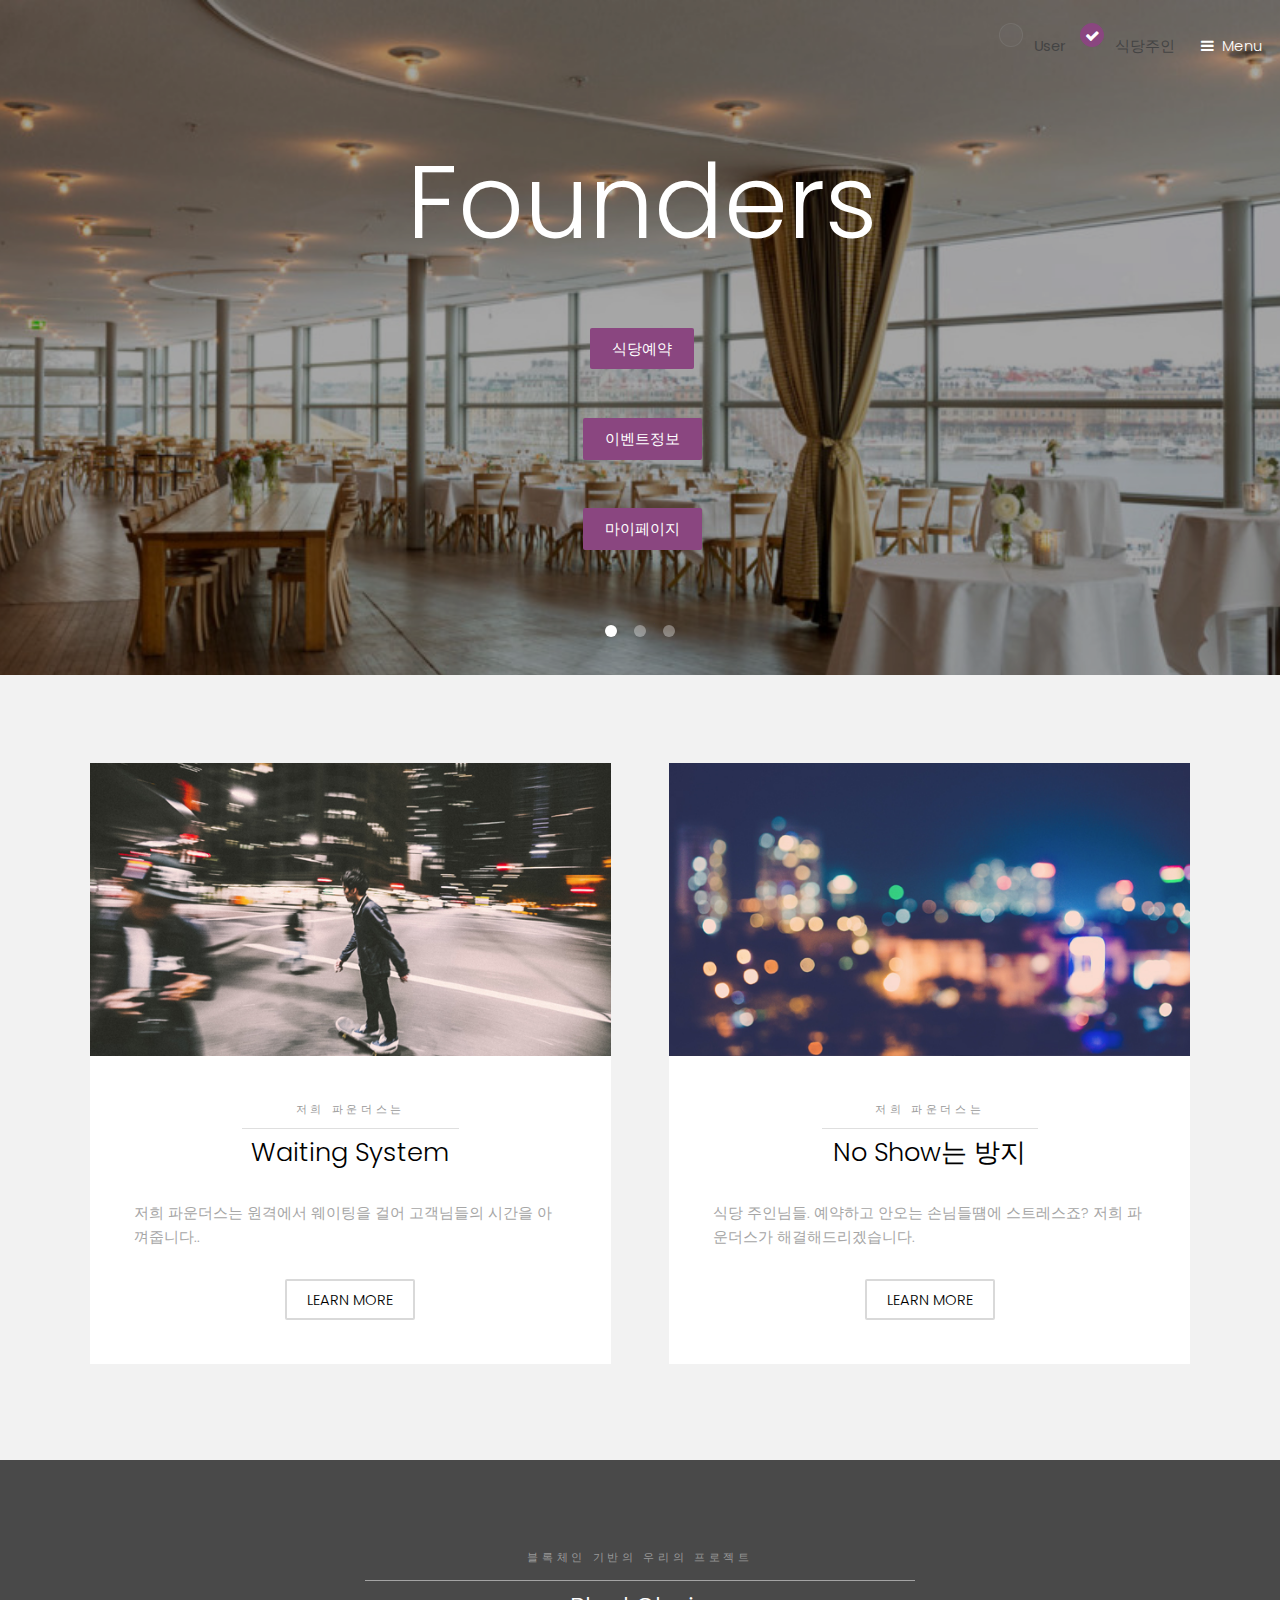
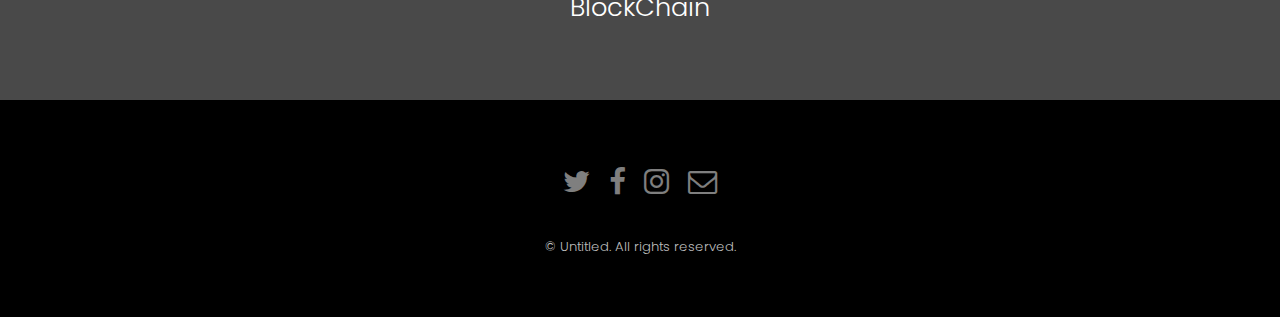
==== commit cabc137d: "modify html name" ====
--- a/index.html
+++ b/index.html
@@ -4,6 +4,7 @@
 	templated.co @templatedco
 	Released for free under the Creative Commons Attribution 3.0 license (templated.co/license)
 -->
+
 <html>
 	<head>
 		<title>Hielo by TEMPLATED</title>
@@ -32,8 +33,8 @@
 				<ul class="links">
 					<li><a href="index.html">Home</a></li>
 					<li><a href="reservation.html">식당예약</a></li>
-					<li><a href="elements.html">이벤트정보</a></li>
-					<li><a href="elements.html">마이페이지</a></li>
+					<li><a href="event.html">이벤트정보</a></li>
+					<li><a href="mypage.html">마이페이지</a></li>
 				</ul>
 			</nav>
 
@@ -45,15 +46,15 @@
 						<h2>Founders</h2>
 						<br></br>
 						<div>
-							<a href="http://tutorialzine.com/2016/06/freebie-landing-page-template-with-flexbox/" class="button special"> 식당예약 </a>
+							<a href="reservation.html" class="button special"> 식당예약 </a>
 						</div>
 						<br></br>
 						<div>
-							<a href="http://tutorialzine.com/2016/06/freebie-landing-page-template-with-flexbox/" class="button special">이벤트정보</a>
+							<a href="event.html" class="button special">이벤트정보</a>
 						</div>
 						<br></br>
 						<div>
-							<a href="http://tutorialzine.com/2016/06/freebie-landing-page-template-with-flexbox/" class="button special">마이페이지</a>
+							<a href="mypage.html" class="button special">마이페이지</a>
 						</div>
 					</div>
 				</article>
@@ -63,16 +64,16 @@
 						<h2>Founders</h2>
 						<br></br>
 						<div>
-							<a href="http://tutorialzine.com/2016/06/freebie-landing-page-template-with-flexbox/" class="button special"> 식당예약 </a>
+							<a href="reservation.html" class="button special"> 식당예약 </a>
 						</div>
 						<br></br>
 						<div>
-							<a href="http://tutorialzine.com/2016/06/freebie-landing-page-template-with-flexbox/" class="button special">이벤트정보</a>
+							<a href="event.html" class="button special">이벤트정보</a>
 						</div>
 						<br></br>
 						<div>
-							<a href="http://tutorialzine.com/2016/06/freebie-landing-page-template-with-flexbox/" class="button special">마이페이지</a>
-						</div>
+							<a href="mypage.html" class="button special">마이페이지</a>
+							</div>
 					</div>
 				</article>
 				<article>
@@ -81,39 +82,19 @@
 						<h2>Founders</h2>
 						<br></br>
 						<div>
-							<a href="http://tutorialzine.com/2016/06/freebie-landing-page-template-with-flexbox/" class="button special"> 식당예약 </a>
+							<a href="reservation.html" class="button special"> 식당예약 </a>
 						</div>
 						<br></br>
 						<div>
-							<a href="http://tutorialzine.com/2016/06/freebie-landing-page-template-with-flexbox/" class="button special">이벤트정보</a>
+							<a href="event.html" class="button special">이벤트정보</a>
 						</div>
 						<br></br>
 						<div>
-							<a href="http://tutorialzine.com/2016/06/freebie-landing-page-template-with-flexbox/" class="button special">마이페이지</a>
+							<a href="mypage.html" class="button special">마이페이지</a>
 						</div>
 					</div>
 				</article>
-				<article>
-					<img src="images/slide04.jpg"  alt="" />
-					<div class="inner">
-						<div>
-							<a href="http://tutorialzine.com/2016/06/freebie-landing-page-template-with-flexbox/" class="button special"> 식당예약 </a>
-						</div>
-						<br></br>
-						<div>
-							<a href="http://tutorialzine.com/2016/06/freebie-landing-page-template-with-flexbox/" class="button special">이벤트정보</a>
-						</div>
-					</div>
-				</article>
-				<article>
-					<img src="images/slide05.jpg"  alt="" />
-					<div class="inner">
-						<header>
-							<p>Ipsum dolor sed magna veroeros lorem ipsum</p>
-							<h2>Lorem adipiscing</h2>
-						</header>
-					</div>
-				</article>
+
 			</section>
 
 		<!-- One -->
@@ -128,12 +109,12 @@
 								</div>
 								<div class="content">
 									<header class="align-center">
-										<p>maecenas sapien feugiat ex purus</p>
-										<h2>Lorem ipsum dolor</h2>
+										<p>저희 파운더스는</p>
+										<h2>Waiting System</h2>
 									</header>
-									<p> Cras aliquet urna ut sapien tincidunt, quis malesuada elit facilisis. Vestibulum sit amet tortor velit. Nam elementum nibh a libero pharetra elementum. Maecenas feugiat ex purus, quis volutpat lacus placerat malesuada.</p>
+									<p> 저희 파운더스는 원격에서 웨이팅을 걸어 고객님들의 시간을 아껴줍니다..</p>
 									<footer class="align-center">
-										<a href="#" class="button alt">Learn More</a>
+										<a href="reservation.html" class="button alt">Learn More</a>
 									</footer>
 								</div>
 							</div>
@@ -146,12 +127,12 @@
 								</div>
 								<div class="content">
 									<header class="align-center">
-										<p>mattis elementum sapien pretium tellus</p>
-										<h2>Vestibulum sit amet</h2>
+										<p>저희 파운더스는</p>
+										<h2>No Show는 방지</h2>
 									</header>
-									<p> Cras aliquet urna ut sapien tincidunt, quis malesuada elit facilisis. Vestibulum sit amet tortor velit. Nam elementum nibh a libero pharetra elementum. Maecenas feugiat ex purus, quis volutpat lacus placerat malesuada.</p>
+									<p> 식당 주인님들. 예약하고 안오는 손님들떔에 스트레스죠? 저희 파운더스가 해결해드리겠습니다.</p>
 									<footer class="align-center">
-										<a href="#" class="button alt">Learn More</a>
+										<a href="reservation.html" class="button alt">Learn More</a>
 									</footer>
 								</div>
 							</div>
@@ -165,43 +146,14 @@
 			<section id="two" class="wrapper style3">
 				<div class="inner">
 					<header class="align-center">
-						<p>Nam vel ante sit amet libero scelerisque facilisis eleifend vitae urna</p>
-						<h2>Morbi maximus justo</h2>
+						<p>블록체인 기반의 우리의 프로젝트</p>
+						<h2>BlockChain</h2>
 					</header>
 				</div>
 			</section>
 
 		<!-- Three -->
-			<section id="three" class="wrapper style2">
-				<div class="inner">
-					<header class="align-center">
-						<p class="special">Nam vel ante sit amet libero scelerisque facilisis eleifend vitae urna</p>
-						<h2>Morbi maximus justo</h2>
-					</header>
-					<div class="gallery">
-						<div>
-							<div class="image fit">
-								<a href="#"><img src="images/pic01.jpg" alt="" /></a>
-							</div>
-						</div>
-						<div>
-							<div class="image fit">
-								<a href="#"><img src="images/pic02.jpg" alt="" /></a>
-							</div>
-						</div>
-						<div>
-							<div class="image fit">
-								<a href="#"><img src="images/pic03.jpg" alt="" /></a>
-							</div>
-						</div>
-						<div>
-							<div class="image fit">
-								<a href="#"><img src="images/pic04.jpg" alt="" /></a>
-							</div>
-						</div>
-					</div>
-				</div>
-			</section>
+
 
 
 		<!-- Footer -->
--- a/assets/css/main.css
+++ b/assets/css/main.css
@@ -3099,7 +3099,7 @@
 		.wrapper.style3 {
 			background-color: #000;
 			color: #bfbfbf;
-			background-image: url(../../images/bg.jpg);
+			background-image: url(../../images/slide01.jpg);
 			background-size: cover;
 			background-attachment: fixed;
 			background-position: center;
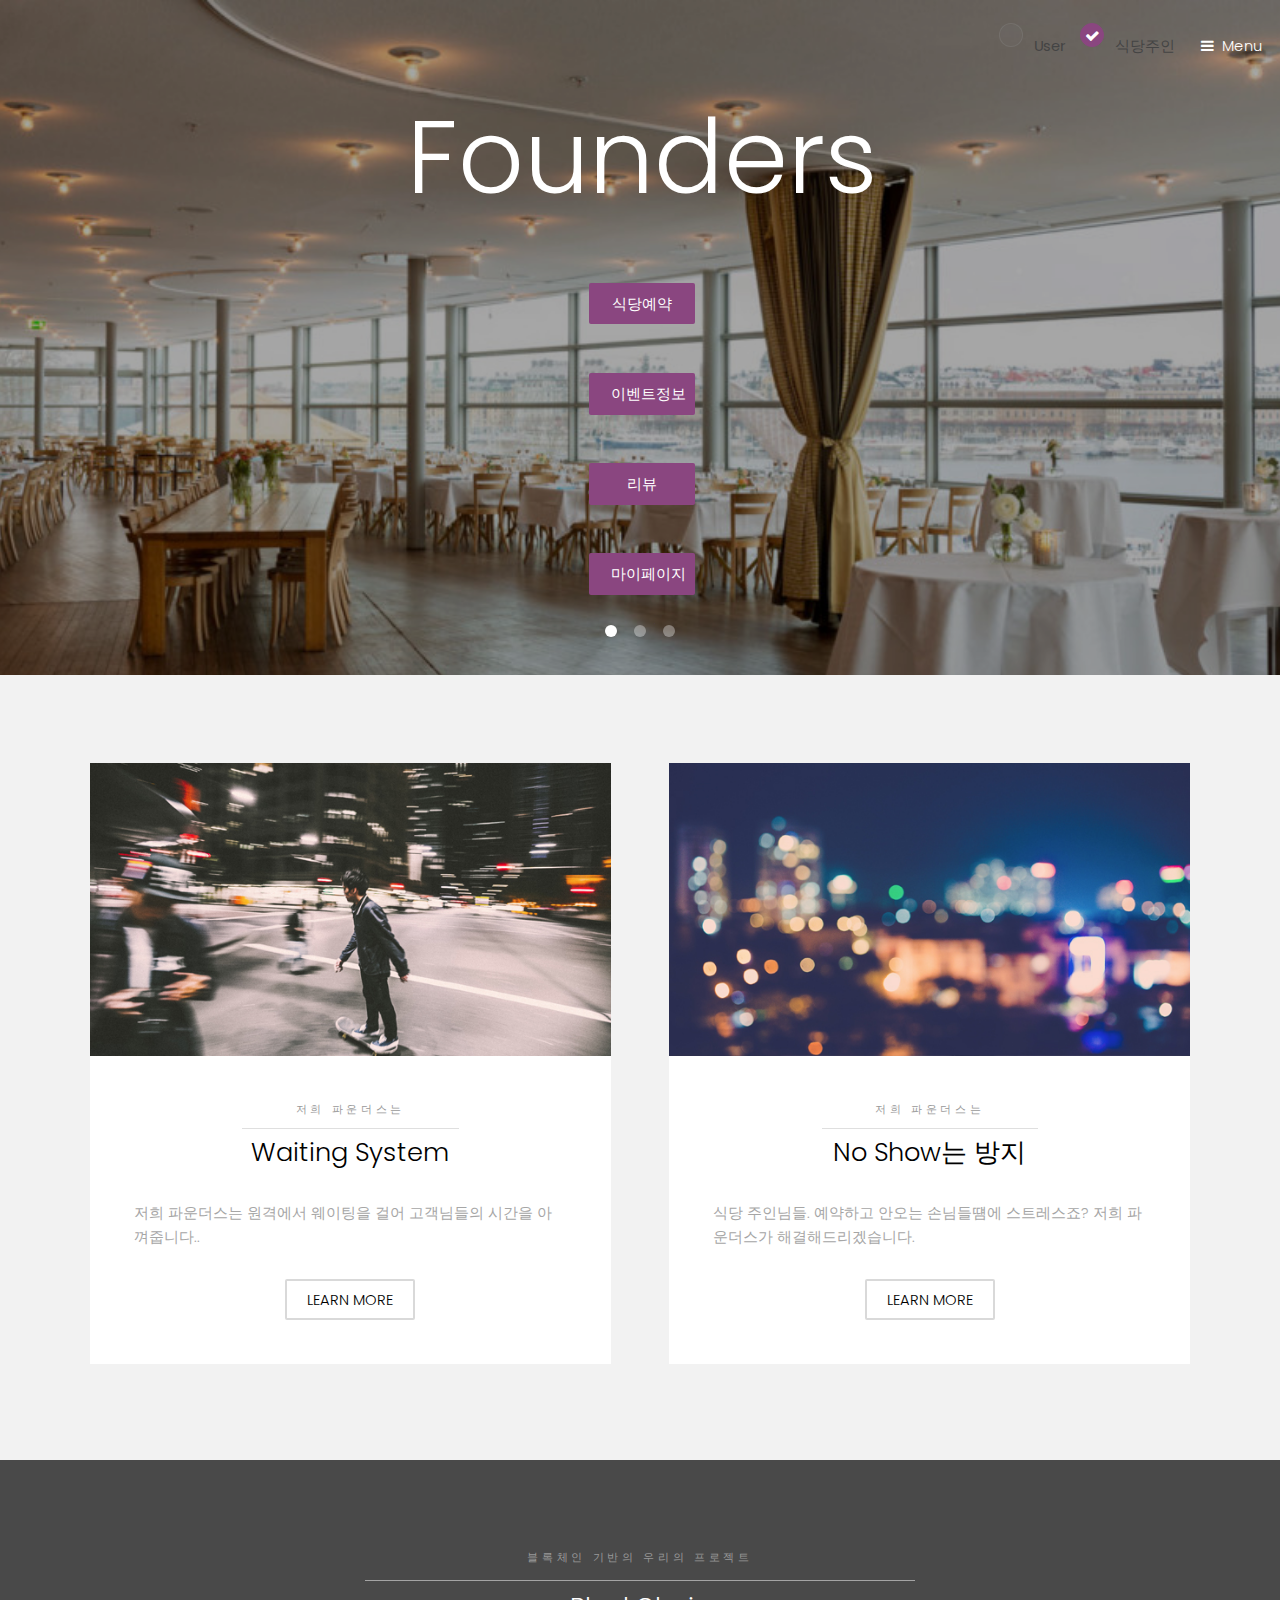
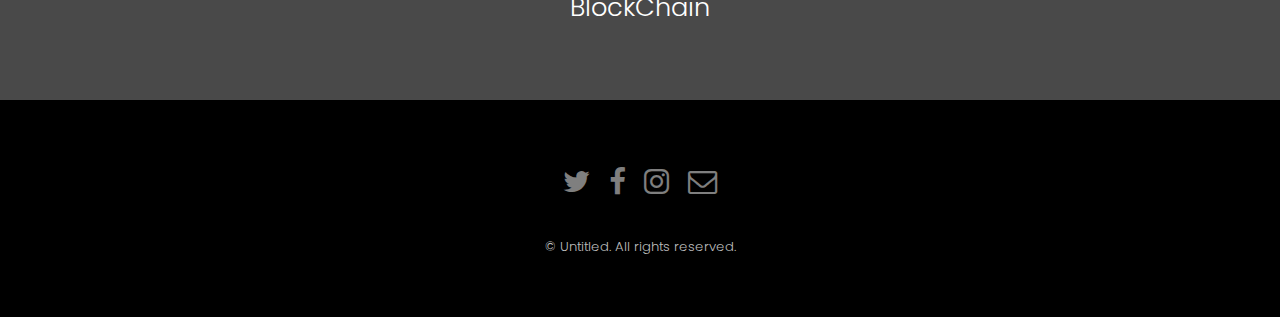
==== commit 0d90ead2: "add review page" ====
--- a/index.html
+++ b/index.html
@@ -34,6 +34,7 @@
 					<li><a href="index.html">Home</a></li>
 					<li><a href="reservation.html">식당예약</a></li>
 					<li><a href="event.html">이벤트정보</a></li>
+					<li><a href="review.html">리뷰</a></li>
 					<li><a href="mypage.html">마이페이지</a></li>
 				</ul>
 			</nav>
@@ -46,15 +47,19 @@
 						<h2>Founders</h2>
 						<br></br>
 						<div>
-							<a href="reservation.html" class="button special"> 식당예약 </a>
+							<a href="reservation.html" style="WIDTH:80pt;" class="button special"> 식당예약 </a>
 						</div>
 						<br></br>
 						<div>
-							<a href="event.html" class="button special">이벤트정보</a>
+							<a href="event.html" style="WIDTH:80pt;" class="button special">이벤트정보</a>
 						</div>
 						<br></br>
 						<div>
-							<a href="mypage.html" class="button special">마이페이지</a>
+							<a href="review.html" style="WIDTH:80pt;" class="button special">리뷰</a>
+						</div>
+						<br></br>
+						<div>
+							<a href="mypage.html" style="WIDTH:80pt;" class="button special">마이페이지</a>
 						</div>
 					</div>
 				</article>
@@ -64,16 +69,20 @@
 						<h2>Founders</h2>
 						<br></br>
 						<div>
-							<a href="reservation.html" class="button special"> 식당예약 </a>
+							<a href="reservation.html" style="WIDTH:80pt;" class="button special"> 식당예약 </a>
 						</div>
 						<br></br>
 						<div>
-							<a href="event.html" class="button special">이벤트정보</a>
+							<a href="event.html" style="WIDTH:80pt;" class="button special">이벤트정보</a>
 						</div>
 						<br></br>
 						<div>
-							<a href="mypage.html" class="button special">마이페이지</a>
-							</div>
+							<a href="review.html" style="WIDTH:80pt;" class="button special">리뷰</a>
+						</div>
+						<br></br>
+						<div>
+							<a href="mypage.html" style="WIDTH:80pt;" class="button special">마이페이지</a>
+						</div>
 					</div>
 				</article>
 				<article>
@@ -82,15 +91,19 @@
 						<h2>Founders</h2>
 						<br></br>
 						<div>
-							<a href="reservation.html" class="button special"> 식당예약 </a>
+							<a href="reservation.html" style="WIDTH:80pt;" class="button special"> 식당예약 </a>
 						</div>
 						<br></br>
 						<div>
-							<a href="event.html" class="button special">이벤트정보</a>
+							<a href="event.html" style="WIDTH:80pt;" class="button special">이벤트정보</a>
 						</div>
 						<br></br>
 						<div>
-							<a href="mypage.html" class="button special">마이페이지</a>
+							<a href="review.html" style="WIDTH:80pt;" class="button special">리뷰</a>
+						</div>
+						<br></br>
+						<div>
+							<a href="mypage.html" style="WIDTH:80pt;" class="button special">마이페이지</a>
 						</div>
 					</div>
 				</article>
